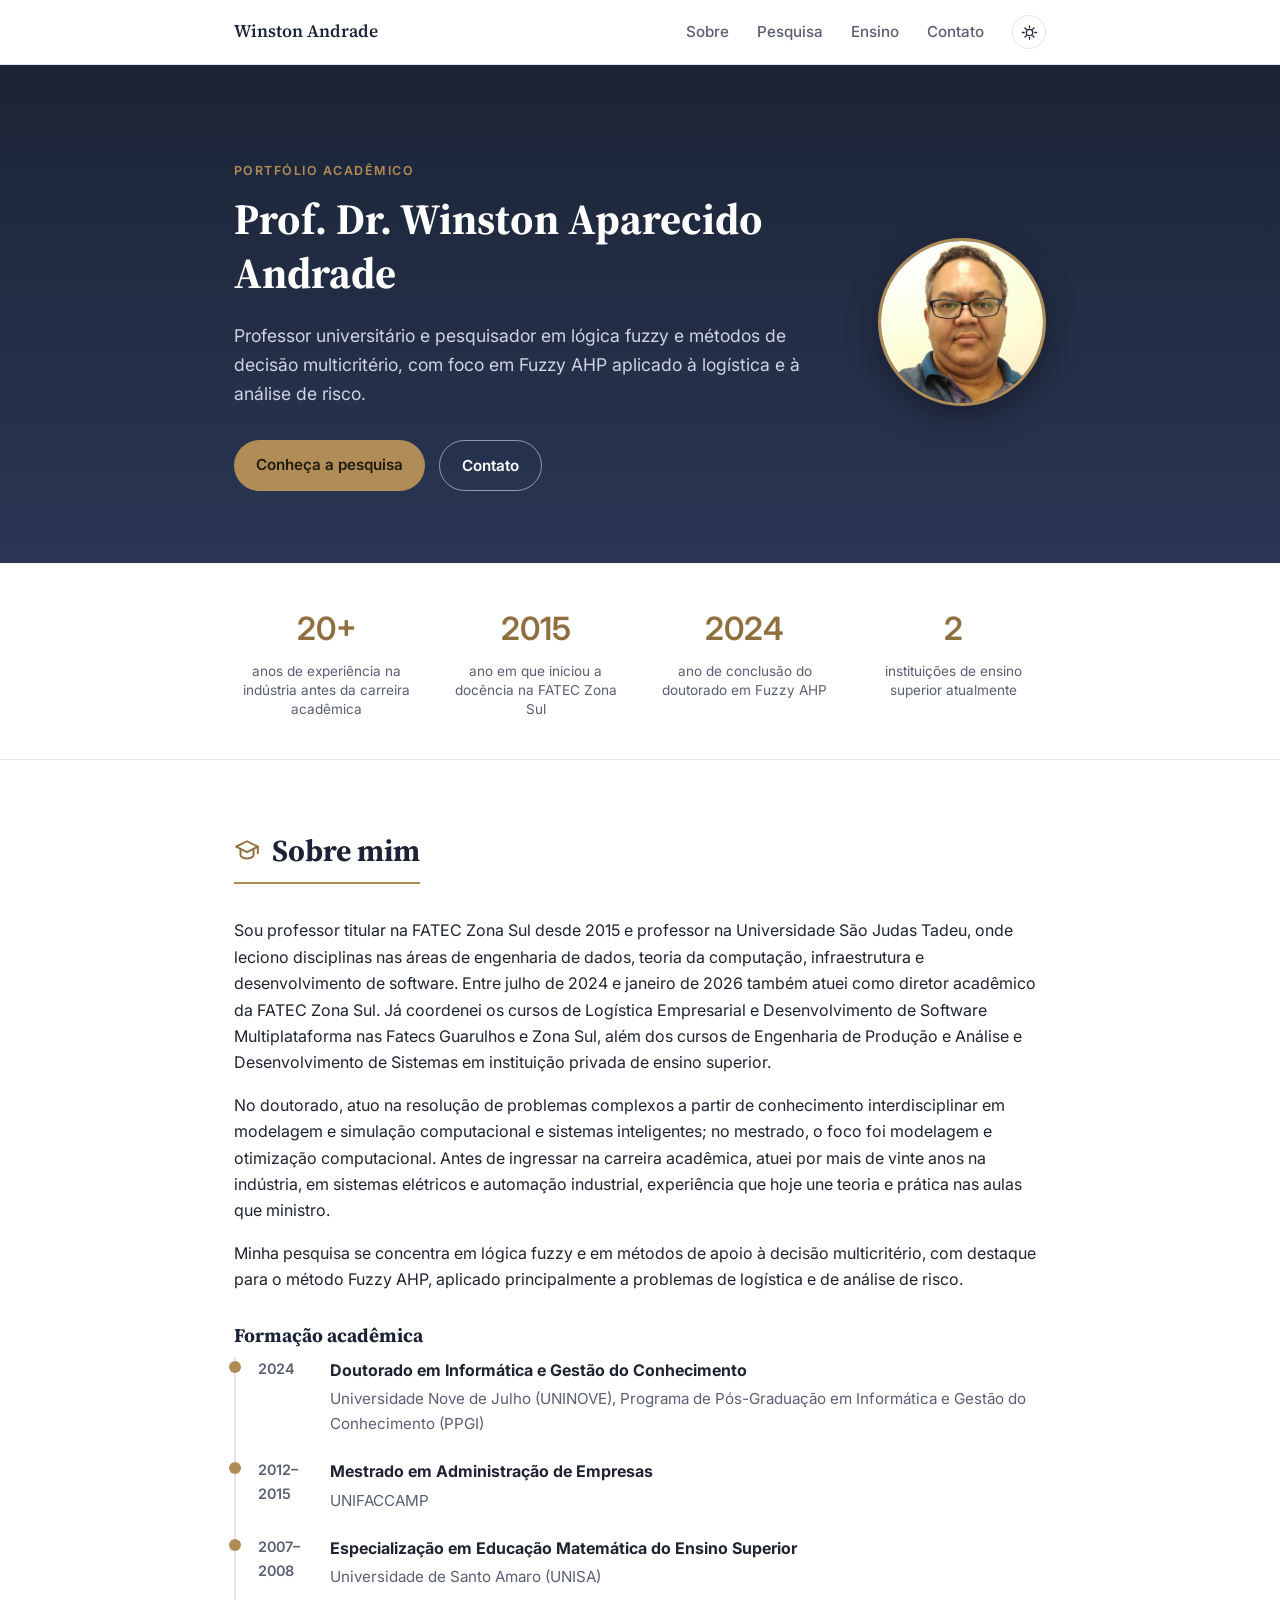
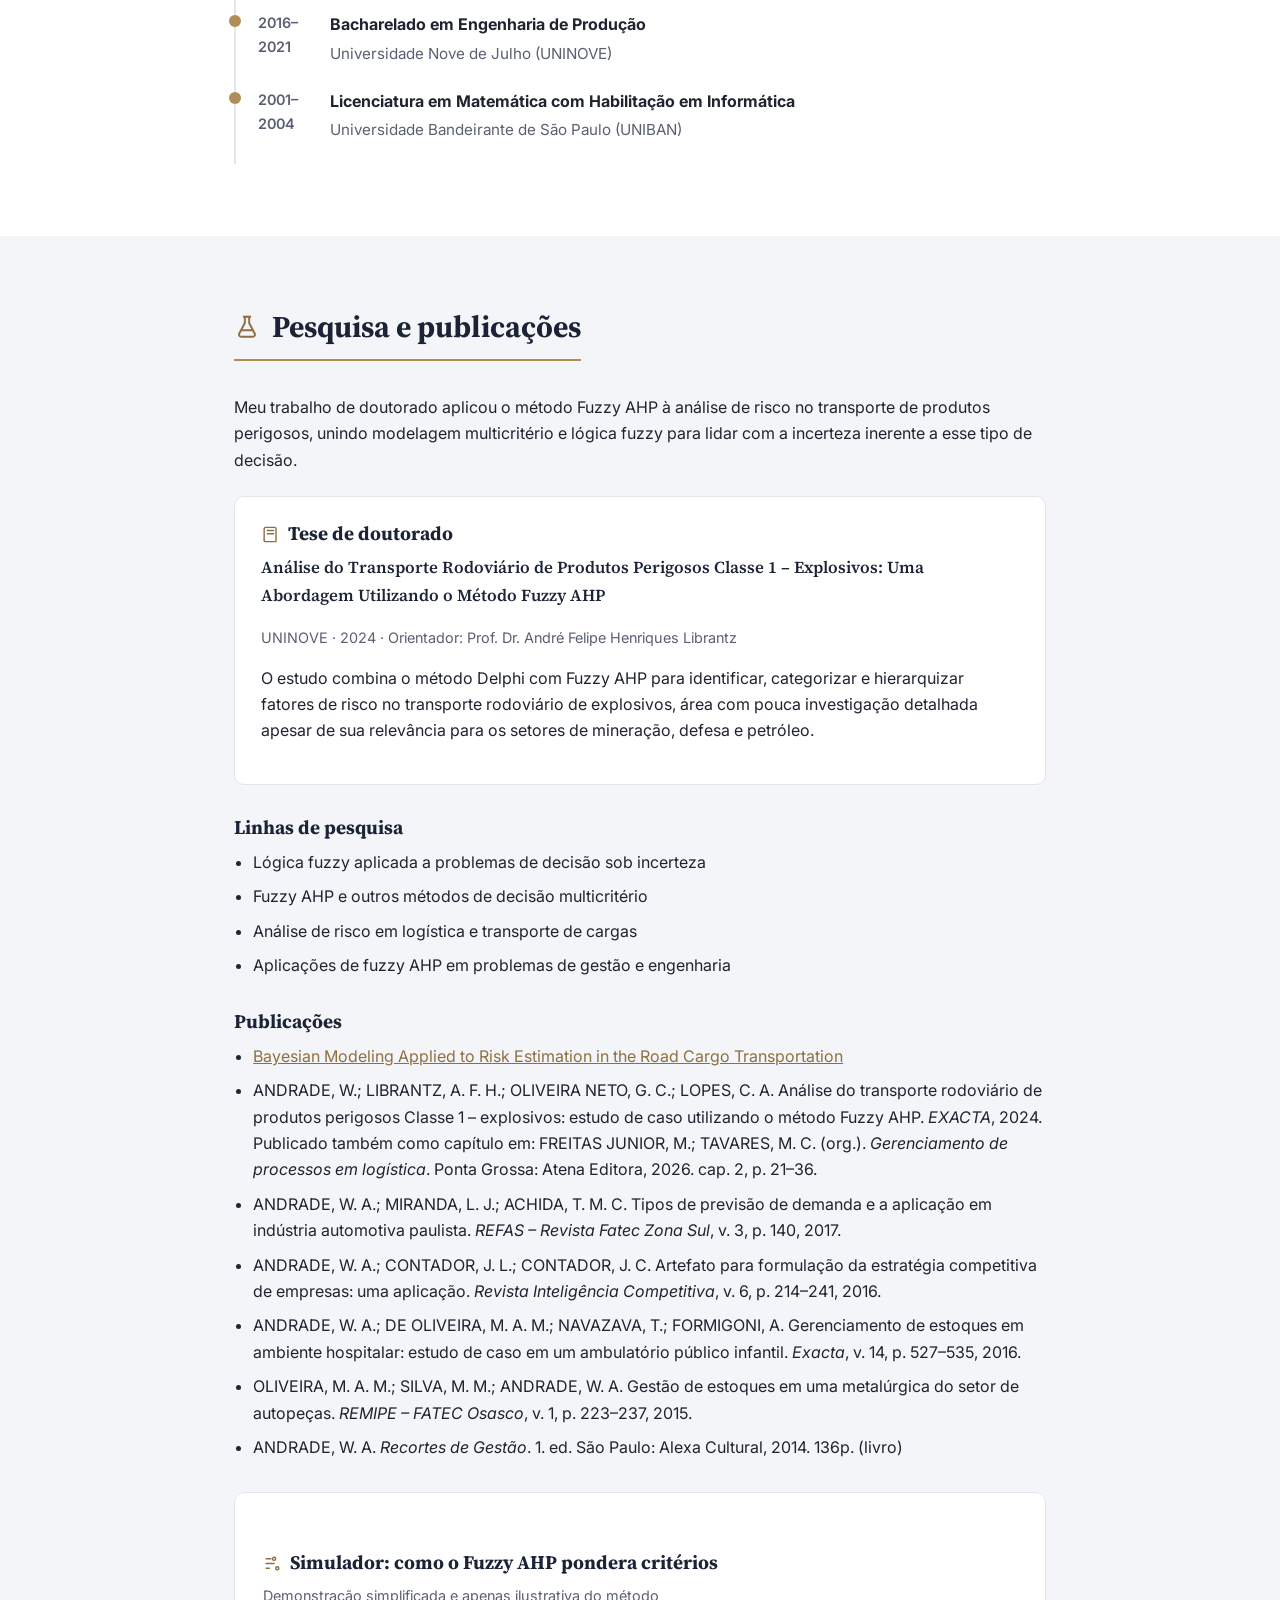
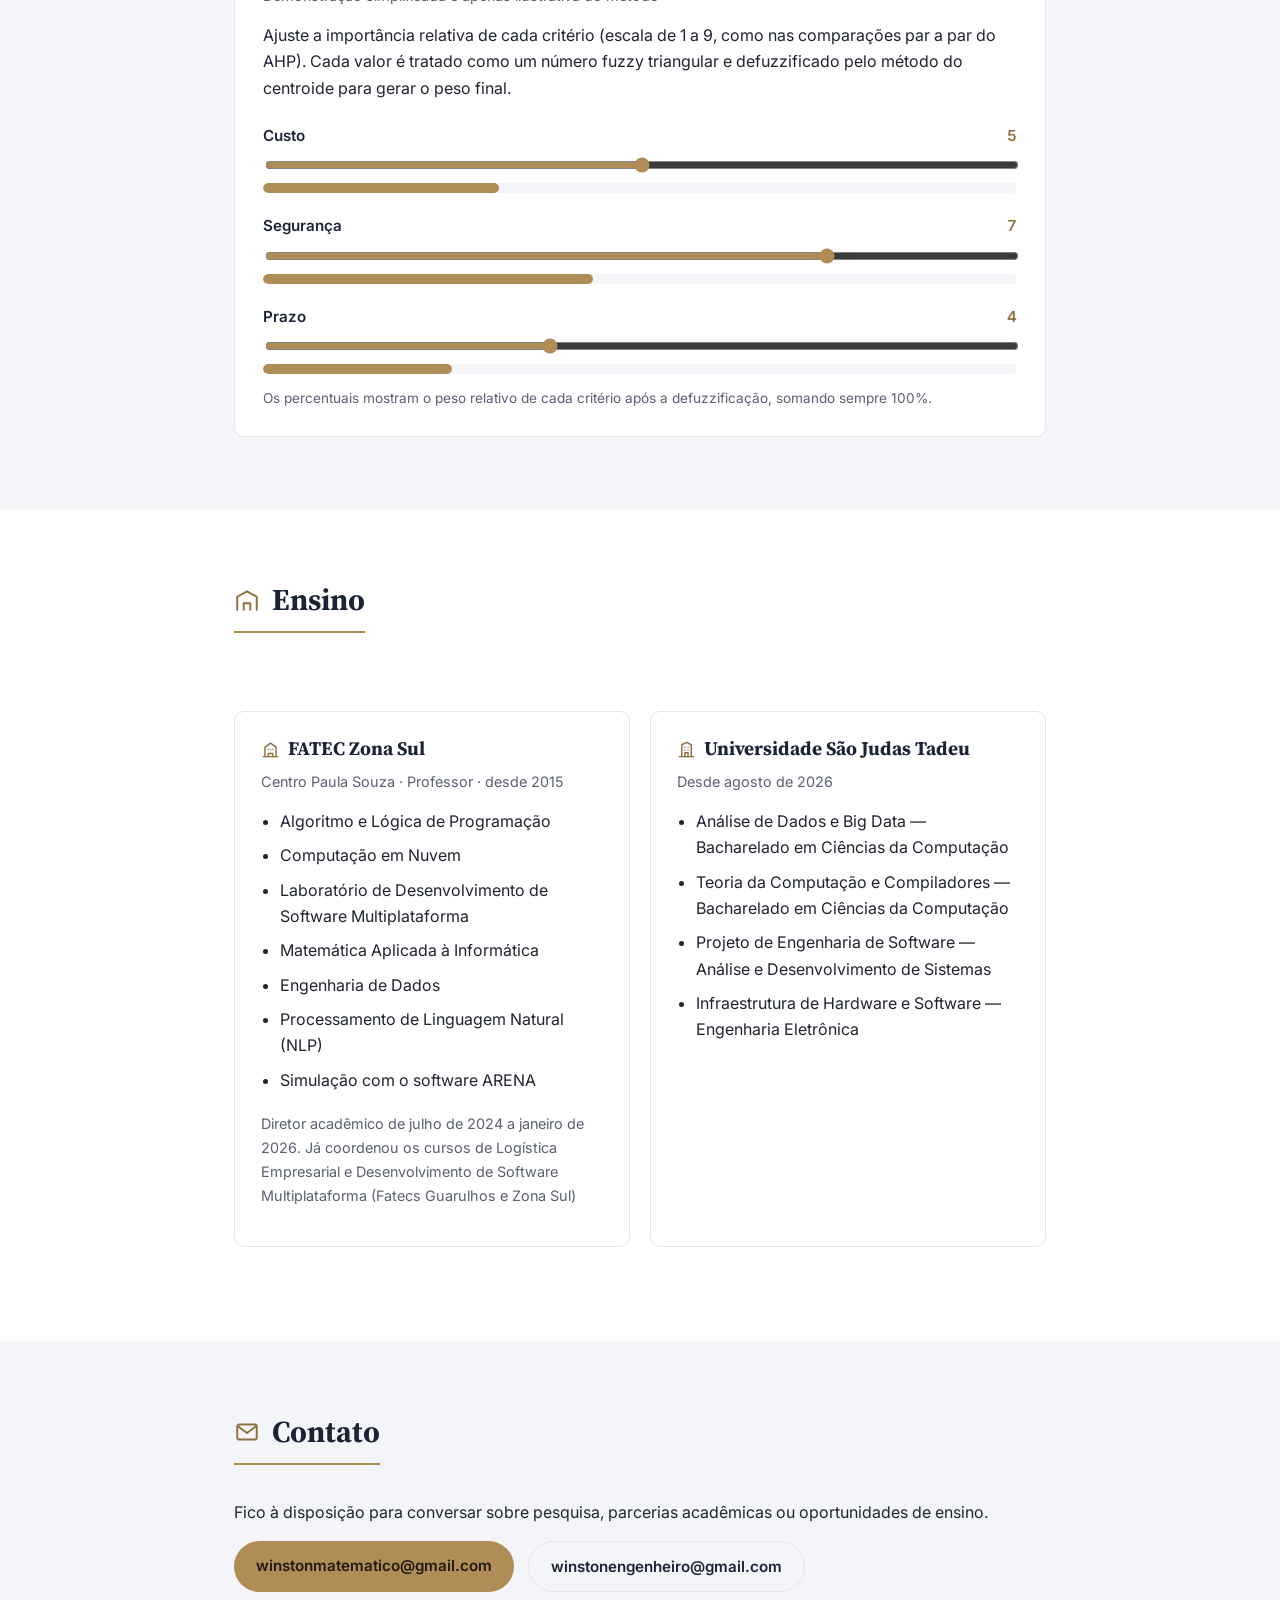
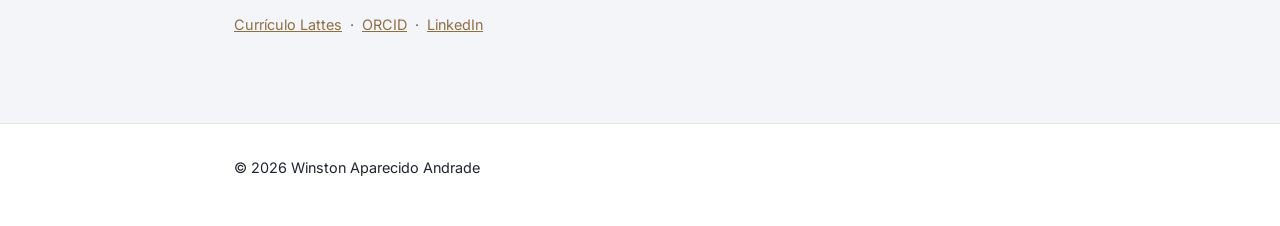
==== index.html @ 398150bb "Add files via upload" ====
<!DOCTYPE html>
<html lang="pt-BR">
<head>
<meta charset="UTF-8">
<meta name="viewport" content="width=device-width, initial-scale=1.0">
<title>Winston Aparecido Andrade | Professor e Pesquisador</title>
<meta name="description" content="Portfólio acadêmico de Winston Aparecido Andrade, professor universitário e pesquisador em lógica fuzzy e métodos de decisão multicritério (Fuzzy AHP).">
<link rel="preconnect" href="https://fonts.googleapis.com">
<link rel="preconnect" href="https://fonts.gstatic.com" crossorigin>
<link href="https://fonts.googleapis.com/css2?family=Source+Serif+4:wght@500;600;700&family=Inter:wght@400;500;600&display=swap" rel="stylesheet">
<link rel="stylesheet" href="estilo.css">
</head>
<body>

<header class="site-header">
  <div class="wrap header-inner">
    <a href="#topo" class="brand">Winston Andrade</a>
    <button class="nav-toggle" id="navToggle" aria-label="Abrir menu" aria-expanded="false">
      <span></span><span></span><span></span>
    </button>
    <nav class="site-nav" id="siteNav">
      <a href="#sobre">Sobre</a>
      <a href="#pesquisa">Pesquisa</a>
      <a href="#ensino">Ensino</a>
      <a href="#contato">Contato</a>
      <button class="theme-toggle" id="themeToggle" aria-label="Alternar tema claro/escuro" title="Alternar tema">
        <svg class="icon-sun" viewBox="0 0 24 24" fill="none" stroke="currentColor" stroke-width="1.8" stroke-linecap="round"><circle cx="12" cy="12" r="4.5"/><path d="M12 2.5v2.5M12 19v2.5M4.5 12H2M22 12h-2.5M5.6 5.6l1.8 1.8M16.6 16.6l1.8 1.8M18.4 5.6l-1.8 1.8M7.4 16.6l-1.8 1.8"/></svg>
        <svg class="icon-moon" viewBox="0 0 24 24" fill="none" stroke="currentColor" stroke-width="1.8" stroke-linecap="round" stroke-linejoin="round"><path d="M20 14.5A8.5 8.5 0 1 1 9.5 4a6.8 6.8 0 0 0 10.5 10.5Z"/></svg>
      </button>
    </nav>
  </div>
</header>

<main>

  <section id="topo" class="hero">
    <div class="wrap hero-inner">
      <div class="hero-text">
        <p class="eyebrow">Portfólio acadêmico</p>
        <h1>Prof. Dr. Winston Aparecido Andrade</h1>
        <p class="hero-sub">Professor universitário e pesquisador em lógica fuzzy e métodos de decisão multicritério, com foco em Fuzzy AHP aplicado à logística e à análise de risco.</p>
        <div class="hero-actions">
          <a href="#pesquisa" class="btn btn-primary">Conheça a pesquisa</a>
          <a href="#contato" class="btn btn-outline">Contato</a>
        </div>
      </div>
      <div class="hero-photo">
        <img src="foto-winston.jpg" alt="Foto de Winston Aparecido Andrade" width="220" height="220">
      </div>
    </div>
  </section>

  <section class="stats reveal">
    <div class="wrap stats-grid">
      <div class="stat-tile">
        <span class="stat-value">20+</span>
        <span class="stat-label">anos de experiência na indústria antes da carreira acadêmica</span>
      </div>
      <div class="stat-tile">
        <span class="stat-value">2015</span>
        <span class="stat-label">ano em que iniciou a docência na FATEC Zona Sul</span>
      </div>
      <div class="stat-tile">
        <span class="stat-value">2024</span>
        <span class="stat-label">ano de conclusão do doutorado em Fuzzy AHP</span>
      </div>
      <div class="stat-tile">
        <span class="stat-value">2</span>
        <span class="stat-label">instituições de ensino superior atualmente</span>
      </div>
    </div>
  </section>

  <section id="sobre" class="section">
    <div class="wrap">
      <h2><svg class="h-icon" viewBox="0 0 24 24" fill="none" stroke="currentColor" stroke-width="1.8" stroke-linecap="round" stroke-linejoin="round"><path d="M12 3 2 8l10 5 10-5-10-5Z"/><path d="M6 10.5V16c0 1.1 2.7 3 6 3s6-1.9 6-3v-5.5"/><path d="M22 8v6"/></svg> Sobre mim</h2>
      <p class="reveal">
        Sou professor titular na FATEC Zona Sul desde 2015 e professor na Universidade São Judas Tadeu, onde leciono
        disciplinas nas áreas de engenharia de dados, teoria da computação, infraestrutura e desenvolvimento de
        software. Entre julho de 2024 e janeiro de 2026 também atuei como diretor acadêmico da FATEC Zona Sul.
        Já coordenei os cursos de Logística Empresarial e Desenvolvimento de Software Multiplataforma nas Fatecs
        Guarulhos e Zona Sul, além dos cursos de Engenharia de Produção e Análise e Desenvolvimento de Sistemas em
        instituição privada de ensino superior.
      </p>
      <p class="reveal">
        No doutorado, atuo na resolução de problemas complexos a partir de conhecimento interdisciplinar em
        modelagem e simulação computacional e sistemas inteligentes; no mestrado, o foco foi modelagem e otimização
        computacional. Antes de ingressar na carreira acadêmica, atuei por mais de vinte anos na indústria, em
        sistemas elétricos e automação industrial, experiência que hoje une teoria e prática nas aulas que ministro.
      </p>
      <p class="reveal">
        Minha pesquisa se concentra em lógica fuzzy e em métodos de apoio à decisão multicritério, com destaque para o
        método Fuzzy AHP, aplicado principalmente a problemas de logística e de análise de risco.
      </p>

      <h3>Formação acadêmica</h3>
      <ul class="timeline">
        <li class="reveal">
          <span class="timeline-year">2024</span>
          <div>
            <strong>Doutorado em Informática e Gestão do Conhecimento</strong>
            <p>Universidade Nove de Julho (UNINOVE), Programa de Pós-Graduação em Informática e Gestão do Conhecimento (PPGI)</p>
          </div>
        </li>
        <li class="reveal">
          <span class="timeline-year">2012–2015</span>
          <div>
            <strong>Mestrado em Administração de Empresas</strong>
            <p>UNIFACCAMP</p>
          </div>
        </li>
        <li class="reveal">
          <span class="timeline-year">2007–2008</span>
          <div>
            <strong>Especialização em Educação Matemática do Ensino Superior</strong>
            <p>Universidade de Santo Amaro (UNISA)</p>
          </div>
        </li>
        <li class="reveal">
          <span class="timeline-year">2016–2021</span>
          <div>
            <strong>Bacharelado em Engenharia de Produção</strong>
            <p>Universidade Nove de Julho (UNINOVE)</p>
          </div>
        </li>
        <li class="reveal">
          <span class="timeline-year">2001–2004</span>
          <div>
            <strong>Licenciatura em Matemática com Habilitação em Informática</strong>
            <p>Universidade Bandeirante de São Paulo (UNIBAN)</p>
          </div>
        </li>
      </ul>
    </div>
  </section>

  <section id="pesquisa" class="section section-alt">
    <div class="wrap">
      <h2><svg class="h-icon" viewBox="0 0 24 24" fill="none" stroke="currentColor" stroke-width="1.8" stroke-linecap="round" stroke-linejoin="round"><path d="M9 2.5h6"/><path d="M10 2.5v5.8L4.8 18.2A2 2 0 0 0 6.6 21h10.8a2 2 0 0 0 1.8-2.8L14 8.3V2.5"/><path d="M7.5 15h9"/></svg> Pesquisa e publicações</h2>
      <p class="reveal">
        Meu trabalho de doutorado aplicou o método Fuzzy AHP à análise de risco no transporte de produtos perigosos,
        unindo modelagem multicritério e lógica fuzzy para lidar com a incerteza inerente a esse tipo de decisão.
      </p>

      <div class="card reveal">
        <h3><svg class="c-icon" viewBox="0 0 24 24" fill="none" stroke="currentColor" stroke-width="1.8" stroke-linecap="round" stroke-linejoin="round"><path d="M4 19.5V5a2 2 0 0 1 2-2h11a2 2 0 0 1 2 2v14.5"/><path d="M4 19.5A1.5 1.5 0 0 0 5.5 21H19"/><path d="M8 7h8M8 11h8"/></svg> Tese de doutorado</h3>
        <p class="card-title">
          Análise do Transporte Rodoviário de Produtos Perigosos Classe 1 – Explosivos:
          Uma Abordagem Utilizando o Método Fuzzy AHP
        </p>
        <p class="card-meta">UNINOVE · 2024 · Orientador: Prof. Dr. André Felipe Henriques Librantz</p>
        <p>
          O estudo combina o método Delphi com Fuzzy AHP para identificar, categorizar e hierarquizar fatores de risco
          no transporte rodoviário de explosivos, área com pouca investigação detalhada apesar de sua relevância para
          os setores de mineração, defesa e petróleo.
        </p>
      </div>

      <h3>Linhas de pesquisa</h3>
      <ul class="topic-list">
        <li>Lógica fuzzy aplicada a problemas de decisão sob incerteza</li>
        <li>Fuzzy AHP e outros métodos de decisão multicritério</li>
        <li>Análise de risco em logística e transporte de cargas</li>
        <li>Aplicações de fuzzy AHP em problemas de gestão e engenharia</li>
      </ul>

      <h3>Publicações</h3>
      <ul class="topic-list">
        <li><a href="artigo-navus.pdf" target="_blank" rel="noopener">Bayesian Modeling Applied to Risk Estimation in the Road Cargo Transportation</a></li>
        <li>ANDRADE, W.; LIBRANTZ, A. F. H.; OLIVEIRA NETO, G. C.; LOPES, C. A. Análise do transporte rodoviário de produtos perigosos Classe 1 – explosivos: estudo de caso utilizando o método Fuzzy AHP. <em>EXACTA</em>, 2024. Publicado também como capítulo em: FREITAS JUNIOR, M.; TAVARES, M. C. (org.). <em>Gerenciamento de processos em logística</em>. Ponta Grossa: Atena Editora, 2026. cap. 2, p. 21–36.</li>
        <li>ANDRADE, W. A.; MIRANDA, L. J.; ACHIDA, T. M. C. Tipos de previsão de demanda e a aplicação em indústria automotiva paulista. <em>REFAS – Revista Fatec Zona Sul</em>, v. 3, p. 140, 2017.</li>
        <li>ANDRADE, W. A.; CONTADOR, J. L.; CONTADOR, J. C. Artefato para formulação da estratégia competitiva de empresas: uma aplicação. <em>Revista Inteligência Competitiva</em>, v. 6, p. 214–241, 2016.</li>
        <li>ANDRADE, W. A.; DE OLIVEIRA, M. A. M.; NAVAZAVA, T.; FORMIGONI, A. Gerenciamento de estoques em ambiente hospitalar: estudo de caso em um ambulatório público infantil. <em>Exacta</em>, v. 14, p. 527–535, 2016.</li>
        <li>OLIVEIRA, M. A. M.; SILVA, M. M.; ANDRADE, W. A. Gestão de estoques em uma metalúrgica do setor de autopeças. <em>REMIPE – FATEC Osasco</em>, v. 1, p. 223–237, 2015.</li>
        <li>ANDRADE, W. A. <em>Recortes de Gestão</em>. 1. ed. São Paulo: Alexa Cultural, 2014. 136p. (livro)</li>
      </ul>

      <div class="demo-card reveal">
        <h3>
          <svg class="c-icon" viewBox="0 0 24 24" fill="none" stroke="currentColor" stroke-width="1.8" stroke-linecap="round" stroke-linejoin="round"><path d="M4 6h6M4 12h10M4 18h4"/><circle cx="14" cy="6" r="2"/><circle cx="18" cy="18" r="2"/></svg>
          Simulador: como o Fuzzy AHP pondera critérios
        </h3>
        <p class="card-meta">Demonstração simplificada e apenas ilustrativa do método</p>
        <p>
          Ajuste a importância relativa de cada critério (escala de 1 a 9, como nas comparações par a par do AHP).
          Cada valor é tratado como um número fuzzy triangular e defuzzificado pelo método do centroide para gerar o peso final.
        </p>

        <div class="fuzzy-demo" id="fuzzyDemo">
          <div class="fuzzy-row" data-crit="Custo">
            <div class="fuzzy-row-head">
              <label for="critCusto">Custo</label>
              <span class="fuzzy-value" id="valCusto">5</span>
            </div>
            <input type="range" min="1" max="9" value="5" id="critCusto" class="fuzzy-slider">
            <div class="fuzzy-bar-track"><div class="fuzzy-bar" id="barCusto"></div></div>
          </div>
          <div class="fuzzy-row" data-crit="Segurança">
            <div class="fuzzy-row-head">
              <label for="critSeguranca">Segurança</label>
              <span class="fuzzy-value" id="valSeguranca">7</span>
            </div>
            <input type="range" min="1" max="9" value="7" id="critSeguranca" class="fuzzy-slider">
            <div class="fuzzy-bar-track"><div class="fuzzy-bar" id="barSeguranca"></div></div>
          </div>
          <div class="fuzzy-row" data-crit="Prazo">
            <div class="fuzzy-row-head">
              <label for="critPrazo">Prazo</label>
              <span class="fuzzy-value" id="valPrazo">4</span>
            </div>
            <input type="range" min="1" max="9" value="4" id="critPrazo" class="fuzzy-slider">
            <div class="fuzzy-bar-track"><div class="fuzzy-bar" id="barPrazo"></div></div>
          </div>
        </div>
        <p class="fuzzy-note">Os percentuais mostram o peso relativo de cada critério após a defuzzificação, somando sempre 100%.</p>
      </div>
    </div>
  </section>

  <section id="ensino" class="section">
    <div class="wrap">
      <h2><svg class="h-icon" viewBox="0 0 24 24" fill="none" stroke="currentColor" stroke-width="1.8" stroke-linecap="round" stroke-linejoin="round"><path d="M3 21V9l9-5 9 5v12"/><path d="M9 21v-6h6v6"/></svg> Ensino</h2>

      <div class="teaching-grid">
        <div class="card reveal">
          <h3><svg class="c-icon" viewBox="0 0 24 24" fill="none" stroke="currentColor" stroke-width="1.8" stroke-linecap="round" stroke-linejoin="round"><path d="M3 21h18"/><path d="M5 21V9l7-5 7 5v12"/><path d="M9 21v-4h6v4"/><path d="M9 12h.01M12 12h.01M15 12h.01"/></svg> FATEC Zona Sul</h3>
          <p class="card-meta">Centro Paula Souza · Professor · desde 2015</p>
          <ul class="topic-list">
            <li>Algoritmo e Lógica de Programação</li>
            <li>Computação em Nuvem</li>
            <li>Laboratório de Desenvolvimento de Software Multiplataforma</li>
            <li>Matemática Aplicada à Informática</li>
            <li>Engenharia de Dados</li>
            <li>Processamento de Linguagem Natural (NLP)</li>
            <li>Simulação com o software ARENA</li>
          </ul>
          <p class="card-meta">
            Diretor acadêmico de julho de 2024 a janeiro de 2026. Já coordenou os cursos de Logística Empresarial
            e Desenvolvimento de Software Multiplataforma (Fatecs Guarulhos e Zona Sul)
          </p>
        </div>
        <div class="card reveal">
          <h3><svg class="c-icon" viewBox="0 0 24 24" fill="none" stroke="currentColor" stroke-width="1.8" stroke-linecap="round" stroke-linejoin="round"><path d="M3 21h18"/><path d="M6 21V6l6-3 6 3v15"/><path d="M10 21v-5h4v5"/><path d="M10 9h.01M14 9h.01M10 13h.01M14 13h.01"/></svg> Universidade São Judas Tadeu</h3>
          <p class="card-meta">Desde agosto de 2026</p>
          <ul class="topic-list">
            <li>Análise de Dados e Big Data — Bacharelado em Ciências da Computação</li>
            <li>Teoria da Computação e Compiladores — Bacharelado em Ciências da Computação</li>
            <li>Projeto de Engenharia de Software — Análise e Desenvolvimento de Sistemas</li>
            <li>Infraestrutura de Hardware e Software — Engenharia Eletrônica</li>
          </ul>
        </div>
      </div>
    </div>
  </section>

  <section id="contato" class="section section-alt">
    <div class="wrap">
      <h2><svg class="h-icon" viewBox="0 0 24 24" fill="none" stroke="currentColor" stroke-width="1.8" stroke-linecap="round" stroke-linejoin="round"><rect x="3" y="5" width="18" height="14" rx="2"/><path d="m4 7 8 6 8-6"/></svg> Contato</h2>
      <p class="reveal">Fico à disposição para conversar sobre pesquisa, parcerias acadêmicas ou oportunidades de ensino.</p>
      <div class="reveal" style="display:flex; gap:14px; flex-wrap:wrap;">
        <a class="btn btn-primary" href="mailto:winstonmatematico@gmail.com">winstonmatematico@gmail.com</a>
        <a class="btn btn-outline" style="color:var(--heading); border-color:var(--line);" href="mailto:winstonengenheiro@gmail.com">winstonengenheiro@gmail.com</a>
      </div>
      <p class="card-meta reveal" style="margin-top:1.4em;">
        <a href="http://lattes.cnpq.br/4585071894386581" target="_blank" rel="noopener">Currículo Lattes</a>
        &nbsp;·&nbsp;
        <a href="https://orcid.org/0000-0002-9166-4974" target="_blank" rel="noopener">ORCID</a>
        &nbsp;·&nbsp;
        <a href="https://www.linkedin.com/in/winston-andrade-80a458404" target="_blank" rel="noopener">LinkedIn</a>
      </p>
    </div>
  </section>

</main>

<footer class="site-footer">
  <div class="wrap">
    <p>&copy; <span id="year"></span> Winston Aparecido Andrade</p>
  </div>
</footer>

<script src="script.js"></script>
</body>
</html>
---- estilo.css ----
:root {
  --navy: #1b2436;
  --navy-soft: #2a3654;
  --ink: #1f2430;
  --paper: #ffffff;
  --paper-alt: #f4f5f8;
  --line: #e3e5eb;
  --accent: #b08d57;
  --accent-dark: #8f6f3f;
  --muted: #5a6072;
  --radius: 10px;
  --serif: "Source Serif 4", Georgia, "Times New Roman", serif;
  --sans: "Inter", -apple-system, BlinkMacSystemFont, "Segoe UI", Roboto, Helvetica, Arial, sans-serif;
  --card-bg: #ffffff;
  --heading: var(--navy);
  color-scheme: light;
}

:root[data-theme="dark"] {
  --navy: #0f1420;
  --navy-soft: #1a2338;
  --ink: #e7e9f0;
  --paper: #12161f;
  --paper-alt: #171c28;
  --line: #2a3040;
  --accent: #d1ab74;
  --accent-dark: #e9c78f;
  --muted: #9aa1b5;
  --card-bg: #171c28;
  --heading: #f2efe8;
  color-scheme: dark;
}

* { box-sizing: border-box; }

html { scroll-behavior: smooth; }

body {
  margin: 0;
  font-family: var(--sans);
  color: var(--ink);
  background: var(--paper);
  line-height: 1.65;
  -webkit-font-smoothing: antialiased;
  transition: background-color 0.25s ease, color 0.25s ease;
}

@media (prefers-reduced-motion: reduce) {
  html { scroll-behavior: auto; }
  * { transition: none !important; animation: none !important; }
}

.wrap {
  max-width: 860px;
  margin: 0 auto;
  padding: 0 24px;
}

h1, h2, h3 {
  font-family: var(--serif);
  color: var(--heading);
  line-height: 1.25;
  margin: 0 0 0.5em;
}

h2 {
  font-size: 1.9rem;
  margin-top: 0;
  margin-bottom: 1.1em;
  padding-bottom: 0.4em;
  border-bottom: 2px solid var(--accent);
  display: inline-flex;
  align-items: center;
  gap: 12px;
}

.h-icon {
  width: 26px;
  height: 26px;
  flex: 0 0 auto;
  color: var(--accent-dark);
}

.c-icon {
  width: 19px;
  height: 19px;
  flex: 0 0 auto;
  color: var(--accent-dark);
  vertical-align: -4px;
  margin-right: 4px;
}

h3 {
  font-size: 1.2rem;
  margin-top: 1.6em;
}

p { margin: 0 0 1em; color: var(--ink); }

a { color: var(--accent-dark); }

/* Header */

.site-header {
  position: sticky;
  top: 0;
  z-index: 20;
  background: rgba(255, 255, 255, 0.92);
  backdrop-filter: saturate(180%) blur(8px);
  border-bottom: 1px solid var(--line);
}

:root[data-theme="dark"] .site-header {
  background: rgba(18, 22, 31, 0.86);
}

.header-inner {
  display: flex;
  align-items: center;
  justify-content: space-between;
  height: 64px;
}

.brand {
  font-family: var(--serif);
  font-weight: 600;
  font-size: 1.1rem;
  color: var(--heading);
  text-decoration: none;
}

.site-nav {
  display: flex;
  align-items: center;
  gap: 28px;
}

.site-nav a {
  color: var(--muted);
  text-decoration: none;
  font-size: 0.95rem;
  font-weight: 500;
}

.site-nav a:hover { color: var(--heading); }

.theme-toggle {
  display: inline-flex;
  align-items: center;
  justify-content: center;
  width: 34px;
  height: 34px;
  border-radius: 50%;
  border: 1px solid var(--line);
  background: transparent;
  color: var(--heading);
  cursor: pointer;
  padding: 0;
}

.theme-toggle:hover { border-color: var(--accent); color: var(--accent-dark); }

.theme-toggle svg { width: 17px; height: 17px; }

.theme-toggle .icon-moon { display: none; }

:root[data-theme="dark"] .theme-toggle .icon-sun { display: none; }
:root[data-theme="dark"] .theme-toggle .icon-moon { display: block; }

.nav-toggle {
  display: none;
  flex-direction: column;
  justify-content: center;
  gap: 5px;
  width: 32px;
  height: 32px;
  background: none;
  border: none;
  cursor: pointer;
  padding: 0;
}

.nav-toggle span {
  display: block;
  height: 2px;
  background: var(--heading);
  border-radius: 2px;
}

/* Hero */

.hero {
  padding: 96px 0 72px;
  background: linear-gradient(180deg, var(--navy) 0%, var(--navy-soft) 100%);
  color: #eef0f5;
}

.hero-inner {
  display: flex;
  align-items: center;
  justify-content: space-between;
  gap: 48px;
}

.hero-text { flex: 1 1 auto; }

.hero-photo { flex: 0 0 auto; }

.hero-photo img {
  width: 168px;
  height: 168px;
  border-radius: 50%;
  object-fit: cover;
  border: 3px solid var(--accent);
  box-shadow: 0 12px 32px rgba(0, 0, 0, 0.35);
}

@media (max-width: 700px) {
  .hero-inner { flex-direction: column-reverse; text-align: center; gap: 28px; }
  .hero-actions { justify-content: center; }
}

.eyebrow {
  text-transform: uppercase;
  letter-spacing: 0.12em;
  font-size: 0.78rem;
  color: var(--accent);
  font-weight: 600;
  margin-bottom: 0.8em;
}

.hero h1 {
  color: #ffffff;
  font-size: clamp(2rem, 4vw, 2.7rem);
  margin-bottom: 0.5em;
}

.hero-sub {
  font-size: 1.1rem;
  color: #cfd4e2;
  max-width: 620px;
  margin-bottom: 1.8em;
}

.hero-actions {
  display: flex;
  gap: 14px;
  flex-wrap: wrap;
}

.btn {
  display: inline-block;
  padding: 12px 22px;
  border-radius: 999px;
  font-weight: 600;
  font-size: 0.95rem;
  text-decoration: none;
  transition: transform 0.15s ease, opacity 0.15s ease;
}

.btn:hover { transform: translateY(-1px); }

.btn-primary {
  background: var(--accent);
  color: #201a10;
}

.btn-outline {
  background: transparent;
  color: #fff;
  border: 1px solid rgba(255,255,255,0.5);
}

/* Stats */

.stats {
  background: var(--paper);
  border-bottom: 1px solid var(--line);
  padding: 40px 0;
}

.stats-grid {
  display: grid;
  grid-template-columns: repeat(4, 1fr);
  gap: 24px;
  text-align: center;
}

.stat-tile { display: flex; flex-direction: column; gap: 6px; }

.stat-value {
  font-family: var(--sans);
  font-weight: 600;
  font-size: 2rem;
  color: var(--accent-dark);
}

.stat-label {
  font-size: 0.85rem;
  color: var(--muted);
  line-height: 1.4;
}

@media (max-width: 700px) {
  .stats-grid { grid-template-columns: repeat(2, 1fr); }
}

/* Sections */

.section {
  padding: 72px 0;
}

.section-alt {
  background: var(--paper-alt);
}

.timeline {
  list-style: none;
  padding: 0;
  margin: 0;
  border-left: 2px solid var(--line);
}

.timeline li {
  display: flex;
  gap: 20px;
  padding: 0 0 22px 22px;
  position: relative;
}

.timeline li::before {
  content: "";
  position: absolute;
  left: -7px;
  top: 4px;
  width: 12px;
  height: 12px;
  border-radius: 50%;
  background: var(--accent);
}

.timeline-year {
  flex: 0 0 52px;
  font-weight: 600;
  color: var(--muted);
  font-size: 0.9rem;
}

.timeline p { margin: 0.2em 0 0; color: var(--muted); font-size: 0.95rem; }

.card {
  background: var(--card-bg);
  border: 1px solid var(--line);
  border-radius: var(--radius);
  padding: 24px 26px;
  margin: 1.4em 0;
}

.section-alt .card { background: var(--card-bg); }

.card h3 { margin-top: 0; }

.card-title {
  font-family: var(--serif);
  font-weight: 600;
  font-size: 1.05rem;
  color: var(--heading);
}

.card-meta {
  color: var(--muted);
  font-size: 0.9rem;
  margin-bottom: 1em;
}

.topic-list {
  margin: 0.6em 0 1.2em;
  padding-left: 1.2em;
}

.topic-list li {
  margin-bottom: 0.5em;
}

.teaching-grid {
  display: grid;
  grid-template-columns: 1fr 1fr;
  gap: 20px;
  margin-top: 1.4em;
}

@media (max-width: 700px) {
  .teaching-grid { grid-template-columns: 1fr; }

  .site-nav {
    position: absolute;
    top: 64px;
    left: 0;
    right: 0;
    background: var(--paper);
    border-bottom: 1px solid var(--line);
    flex-direction: column;
    align-items: flex-start;
    padding: 10px 24px 18px;
    display: none;
  }

  .site-nav .theme-toggle { margin-top: 6px; }

  .site-nav.open { display: flex; }

  .nav-toggle { display: flex; }
}

/* Scroll reveal */

.reveal {
  opacity: 0;
  transform: translateY(16px);
  transition: opacity 0.6s ease, transform 0.6s ease;
}

.reveal.in-view {
  opacity: 1;
  transform: none;
}

/* Fuzzy AHP demo */

.demo-card {
  background: var(--card-bg);
  border: 1px solid var(--line);
  border-radius: var(--radius);
  padding: 26px 28px;
  margin-top: 2em;
}

.fuzzy-demo {
  display: flex;
  flex-direction: column;
  gap: 20px;
  margin: 1.4em 0 0.6em;
}

.fuzzy-row-head {
  display: flex;
  justify-content: space-between;
  font-weight: 600;
  color: var(--heading);
  margin-bottom: 6px;
  font-size: 0.95rem;
}

.fuzzy-value {
  color: var(--accent-dark);
  font-variant-numeric: tabular-nums;
}

.fuzzy-slider {
  width: 100%;
  accent-color: var(--accent);
  margin-bottom: 10px;
}

.fuzzy-bar-track {
  height: 10px;
  background: var(--paper-alt);
  border-radius: 999px;
  overflow: hidden;
}

.fuzzy-bar {
  height: 100%;
  width: 0%;
  background: var(--accent);
  border-radius: 999px;
  transition: width 0.4s ease;
}

.fuzzy-note {
  font-size: 0.85rem;
  color: var(--muted);
  margin-top: 1em;
  margin-bottom: 0;
}

/* Footer */

.site-footer {
  padding: 32px 0;
  border-top: 1px solid var(--line);
  color: var(--muted);
  font-size: 0.9rem;
}
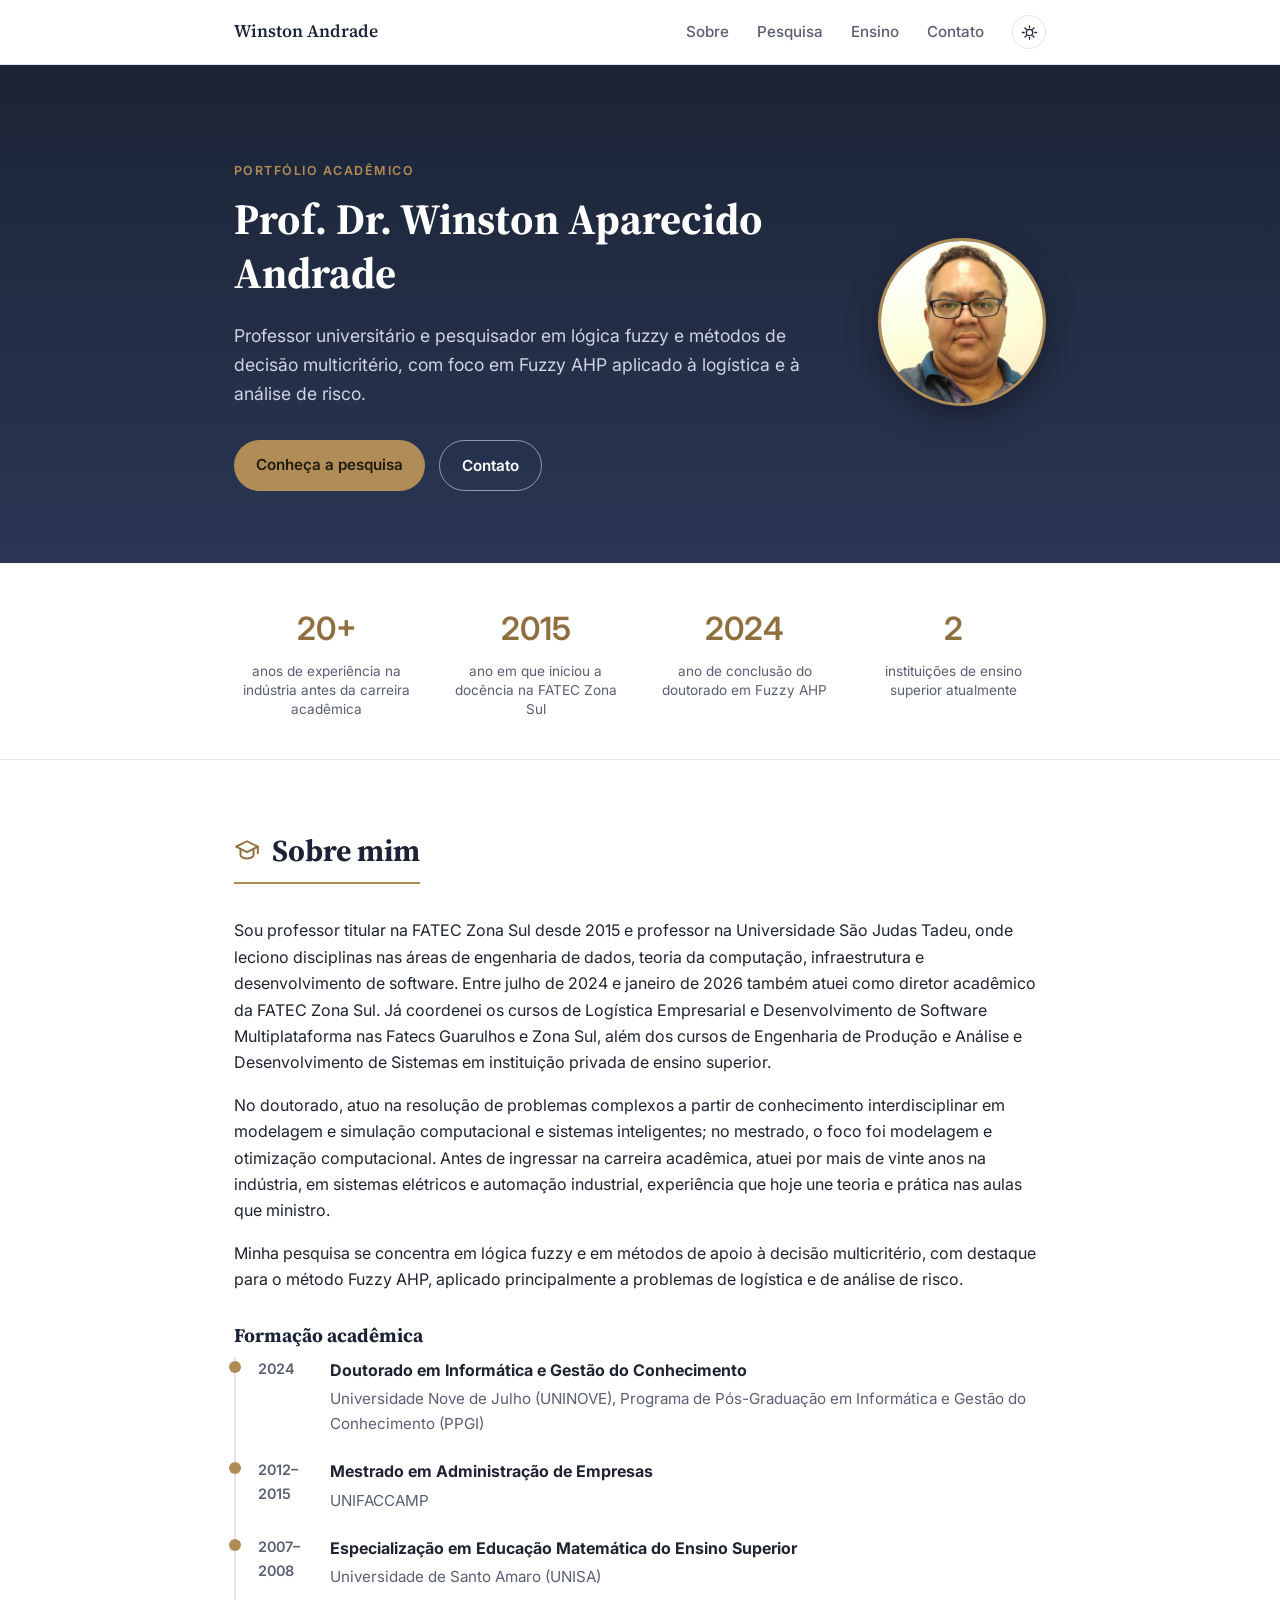
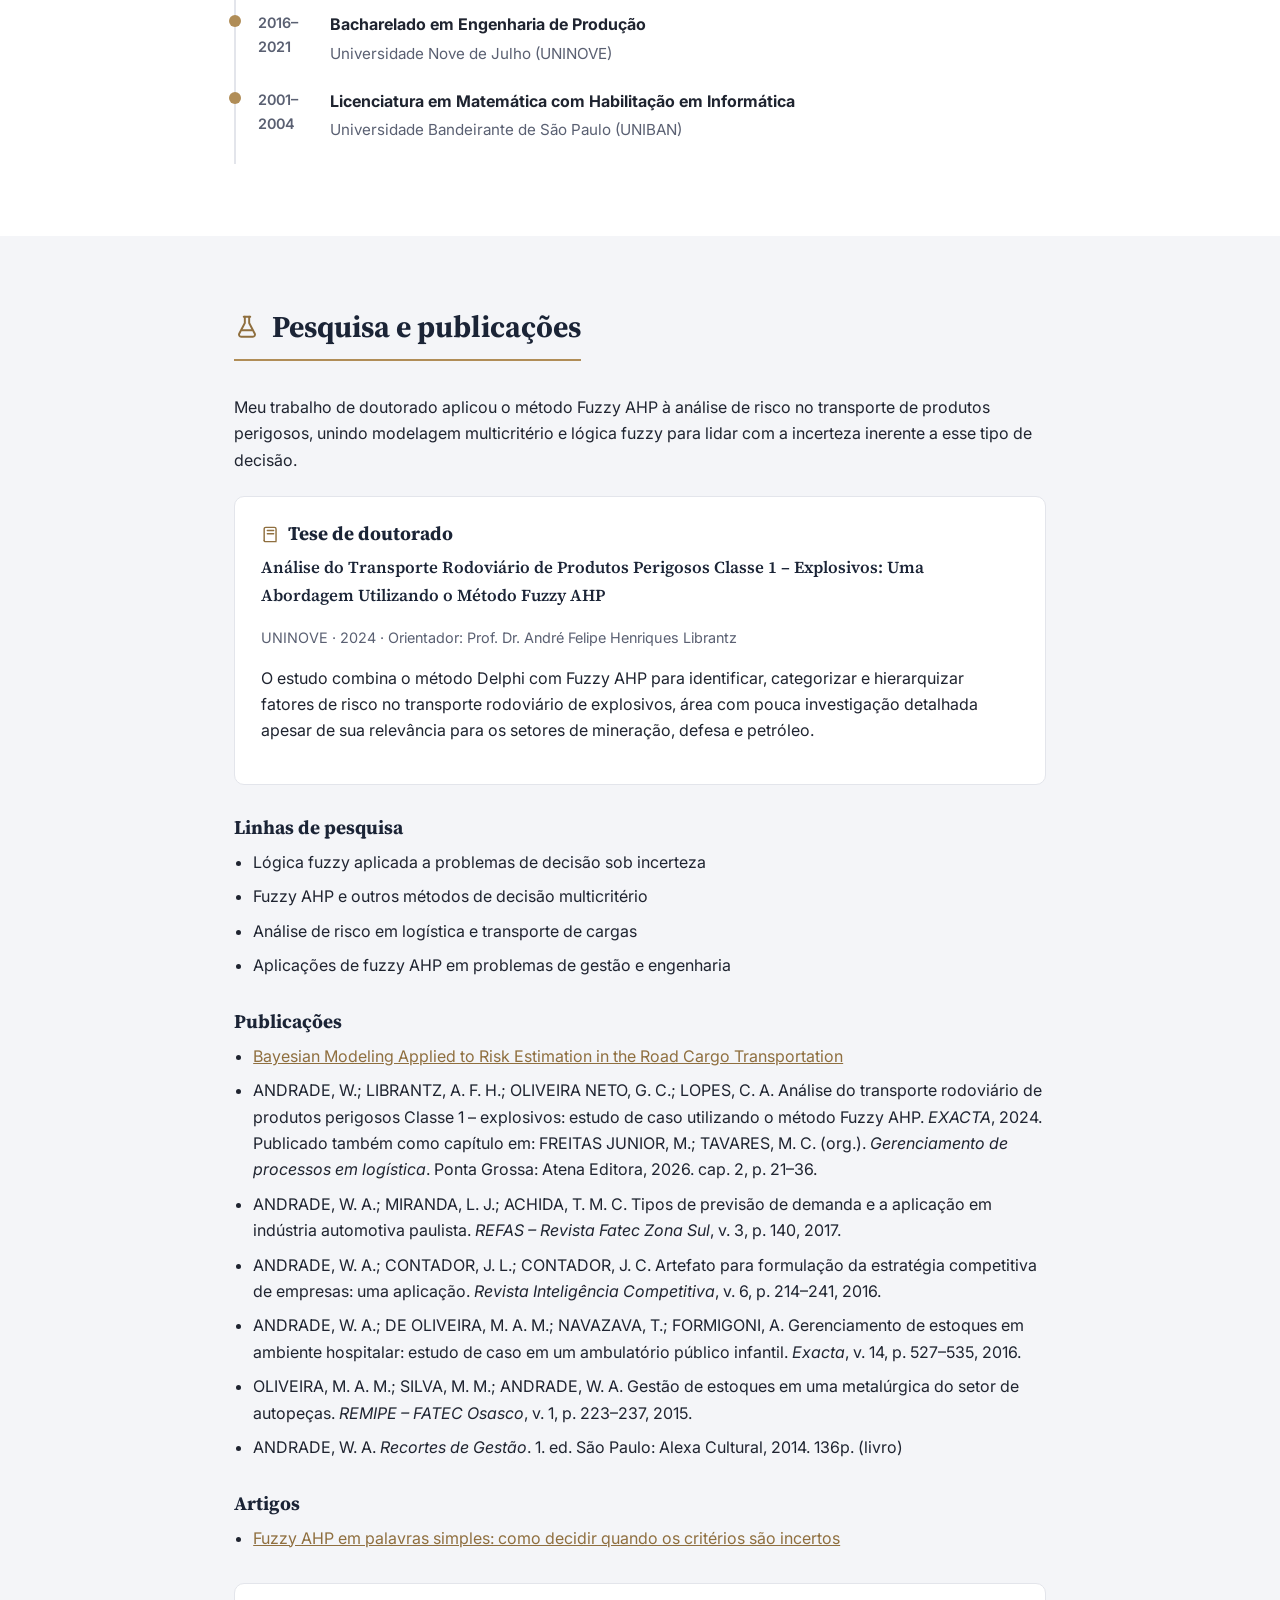
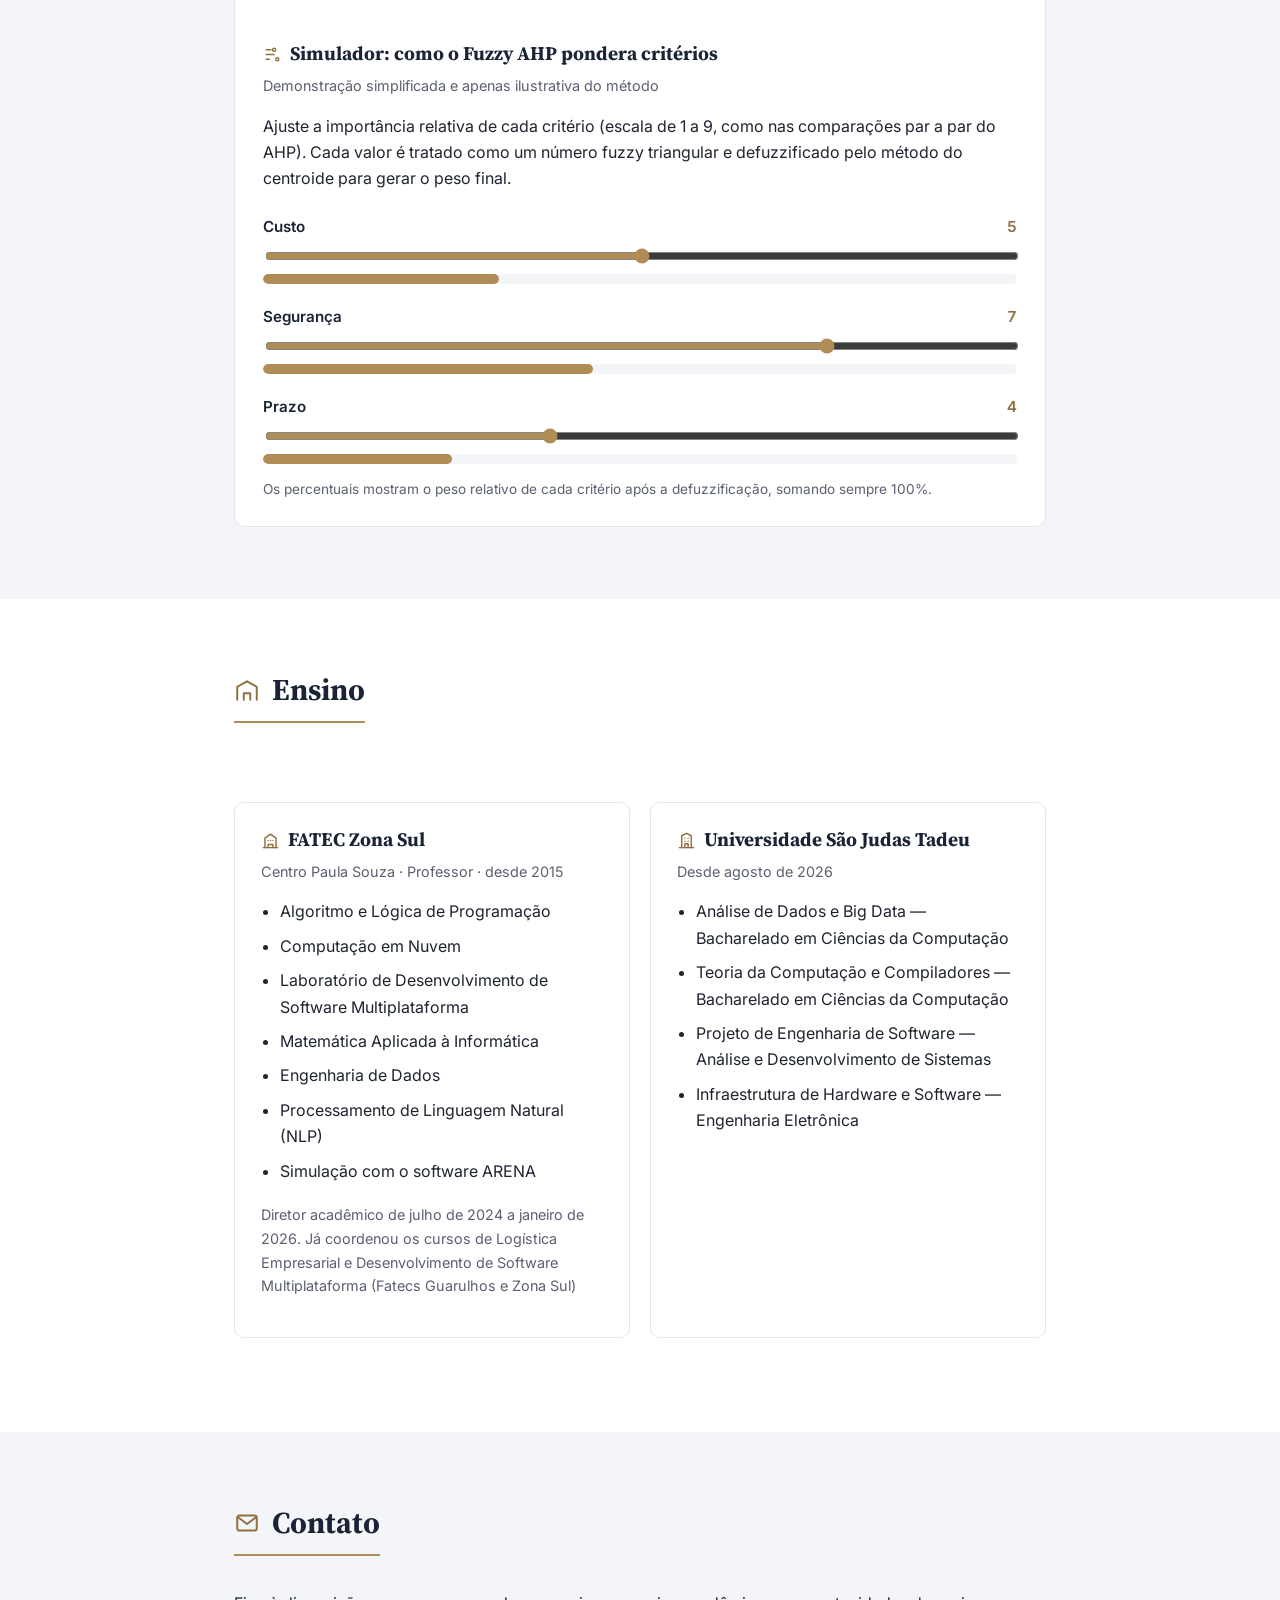
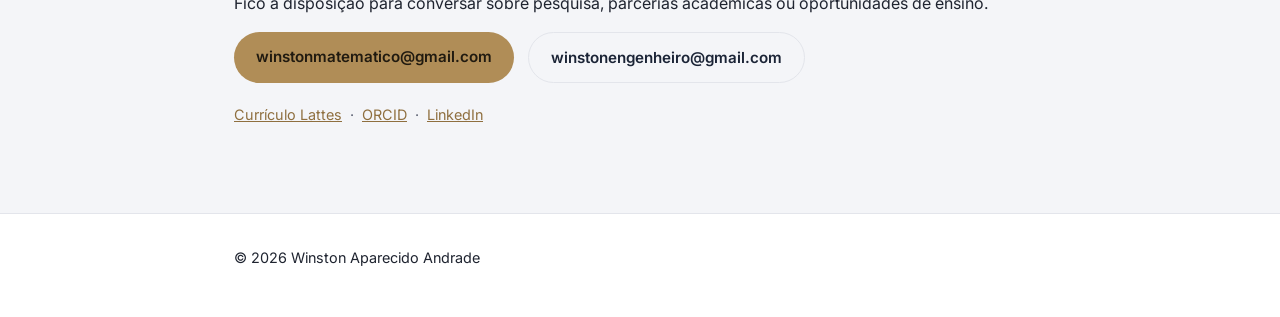
==== commit 0a3d9848: "Update index.html" ====
--- a/index.html
+++ b/index.html
@@ -175,6 +175,11 @@
         <li>ANDRADE, W. A. <em>Recortes de Gestão</em>. 1. ed. São Paulo: Alexa Cultural, 2014. 136p. (livro)</li>
       </ul>
 
+<h3>Artigos</h3>
+<ul class="topic-list">
+<li><a href="artigo-fuzzy-ahp.html">Fuzzy AHP em palavras simples: como decidir quando os critérios são incertos</a></li>
+</ul>
+
       <div class="demo-card reveal">
         <h3>
           <svg class="c-icon" viewBox="0 0 24 24" fill="none" stroke="currentColor" stroke-width="1.8" stroke-linecap="round" stroke-linejoin="round"><path d="M4 6h6M4 12h10M4 18h4"/><circle cx="14" cy="6" r="2"/><circle cx="18" cy="18" r="2"/></svg>
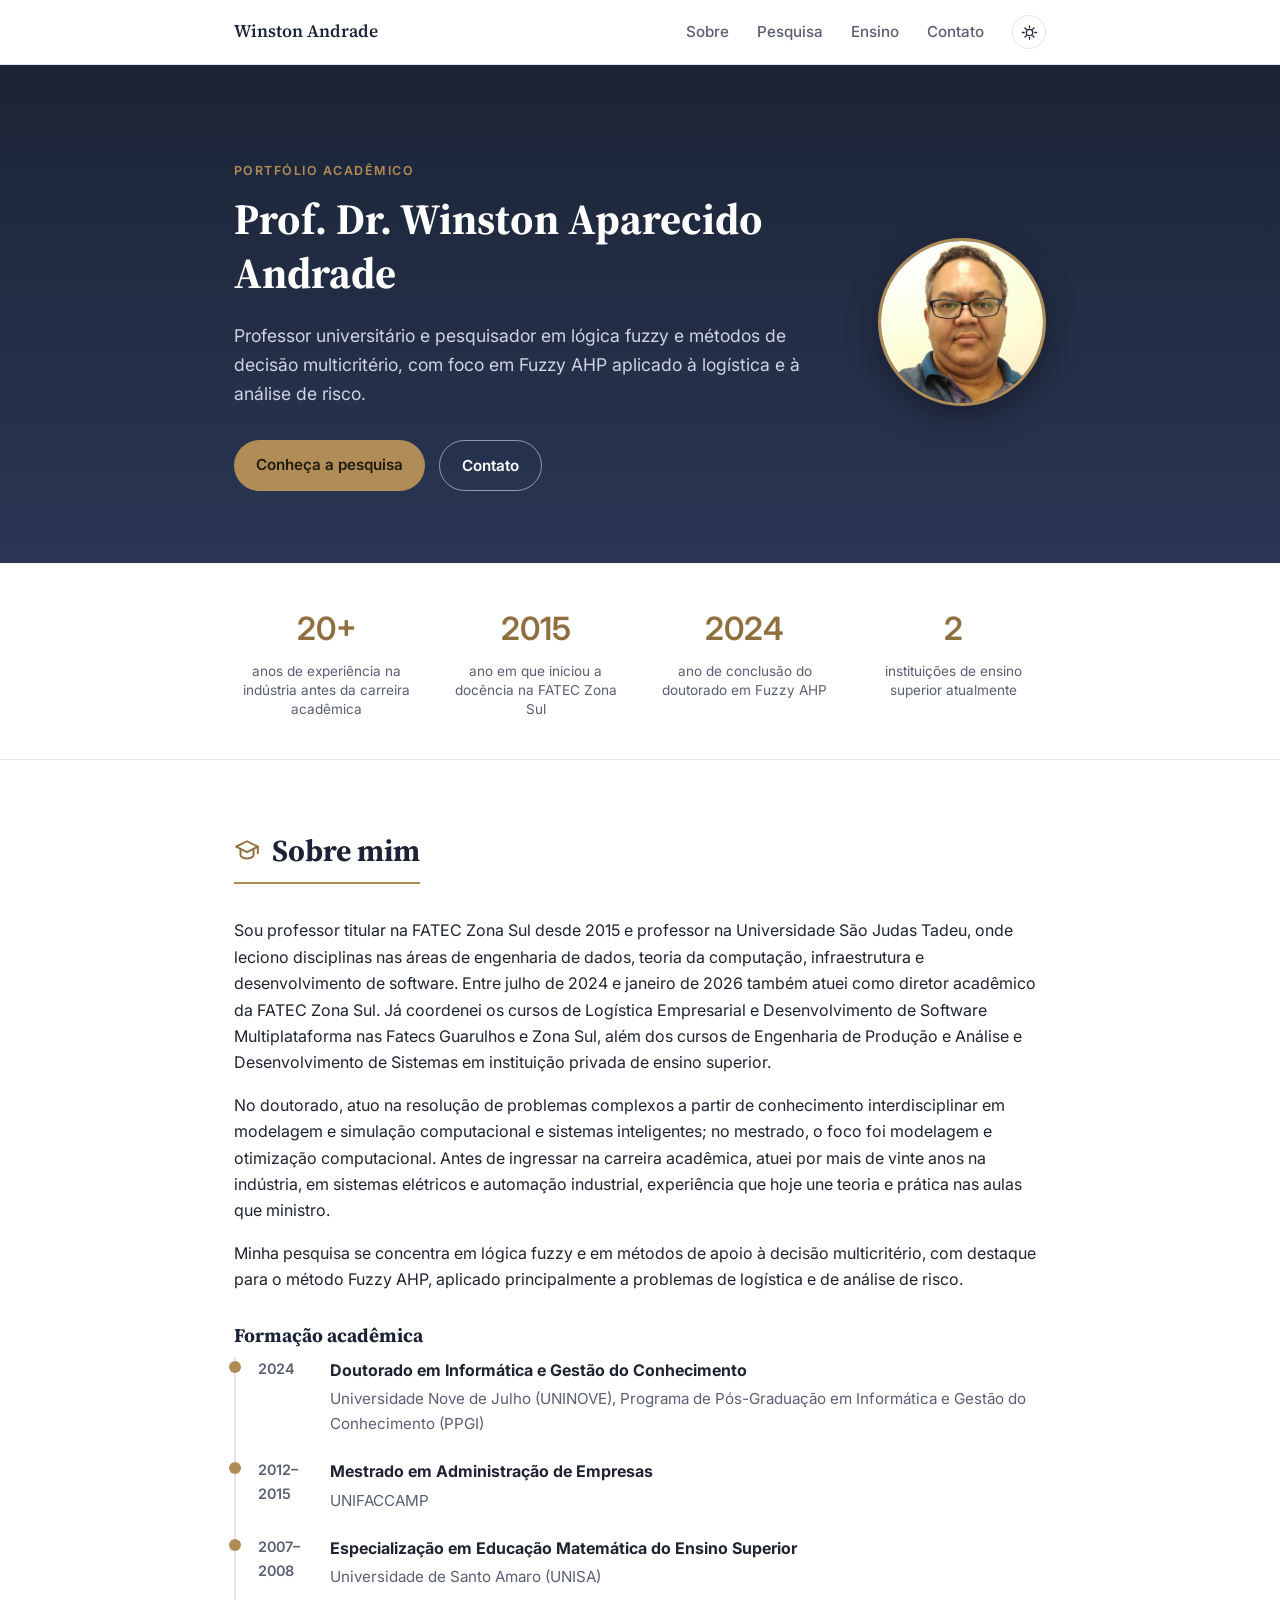
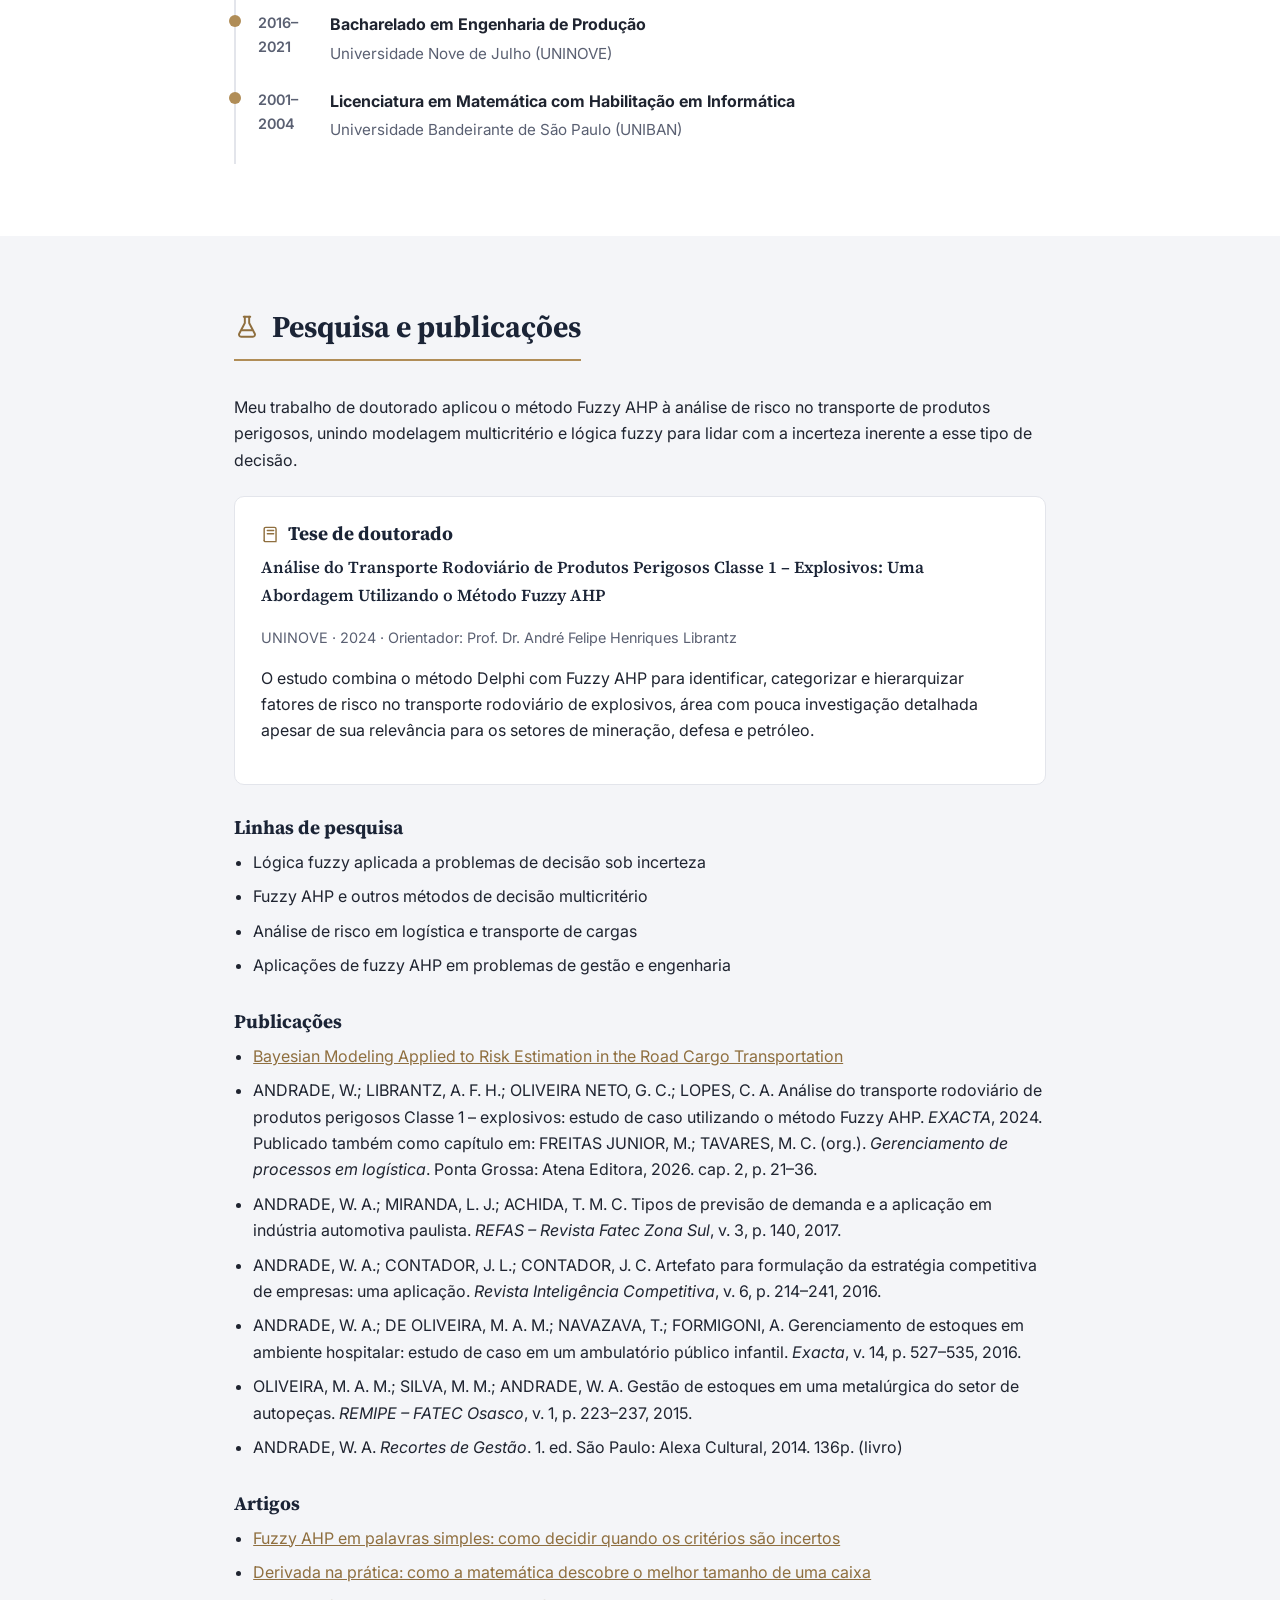
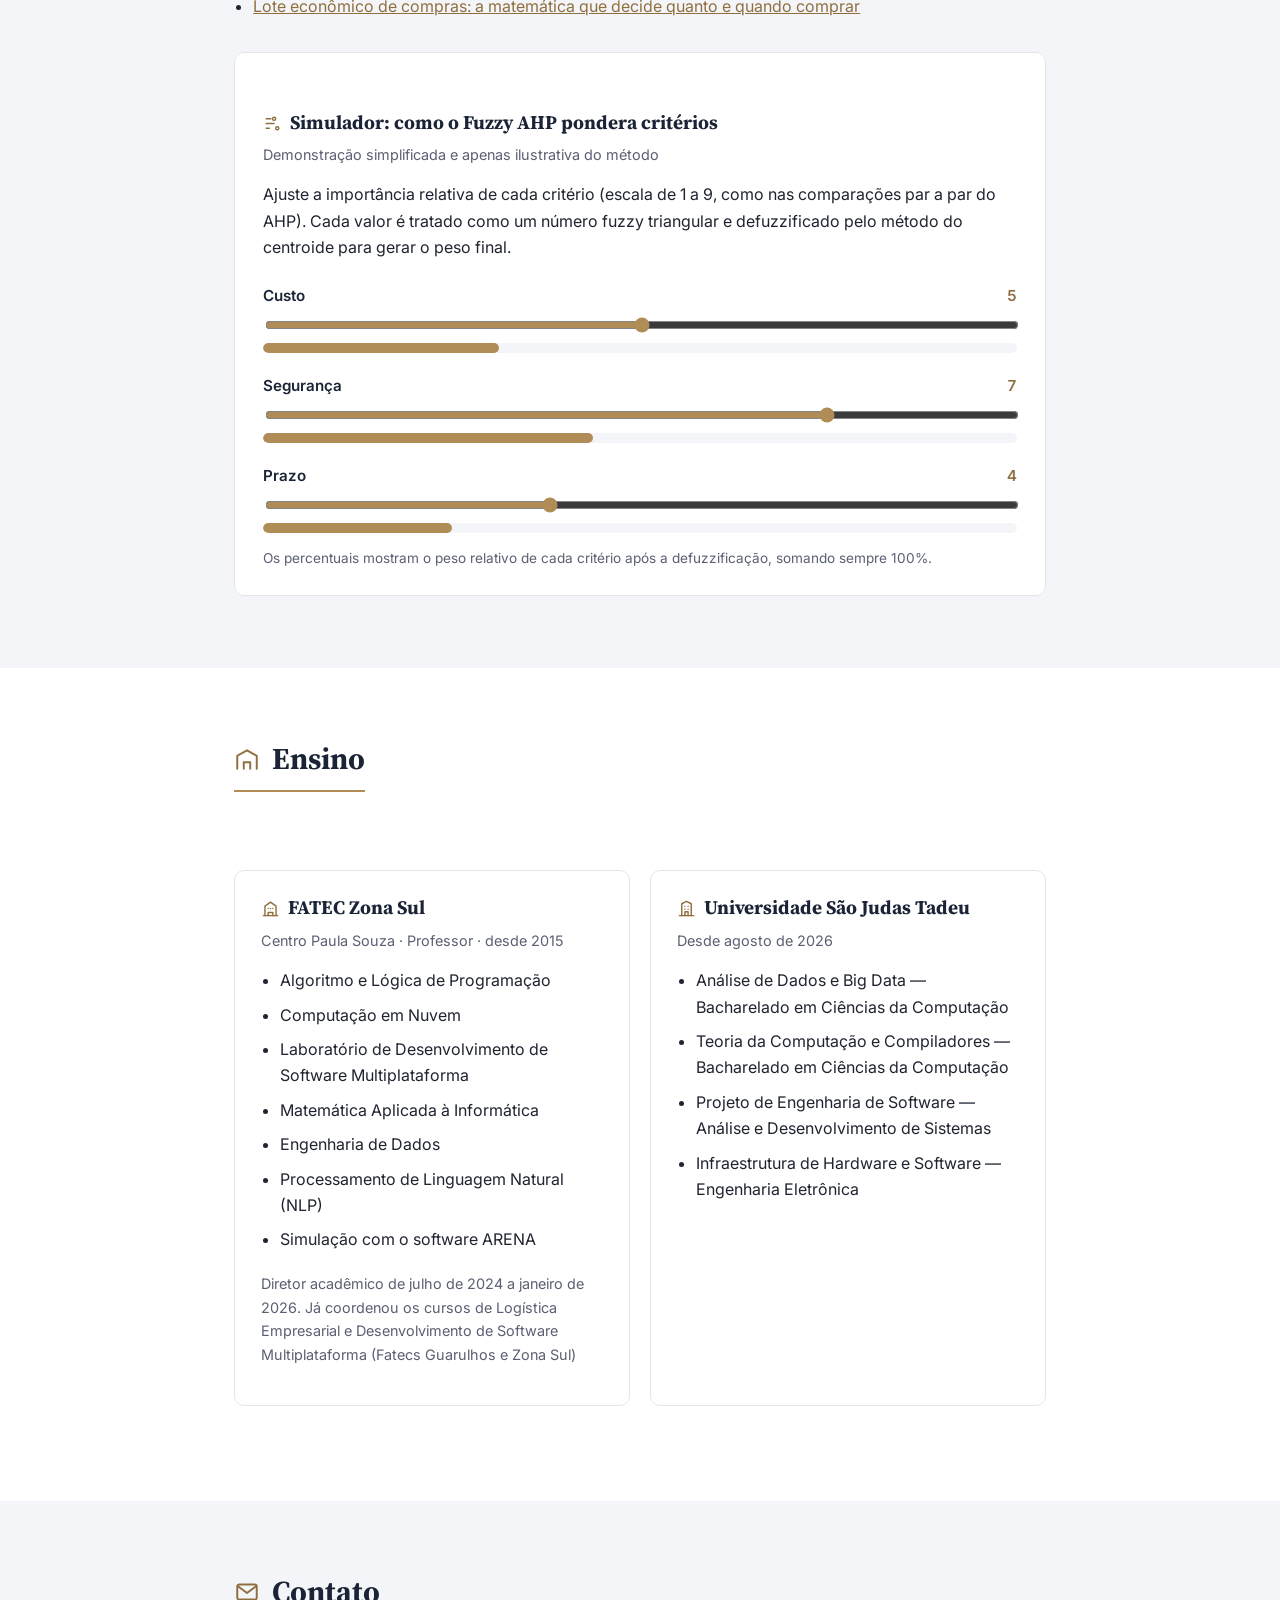
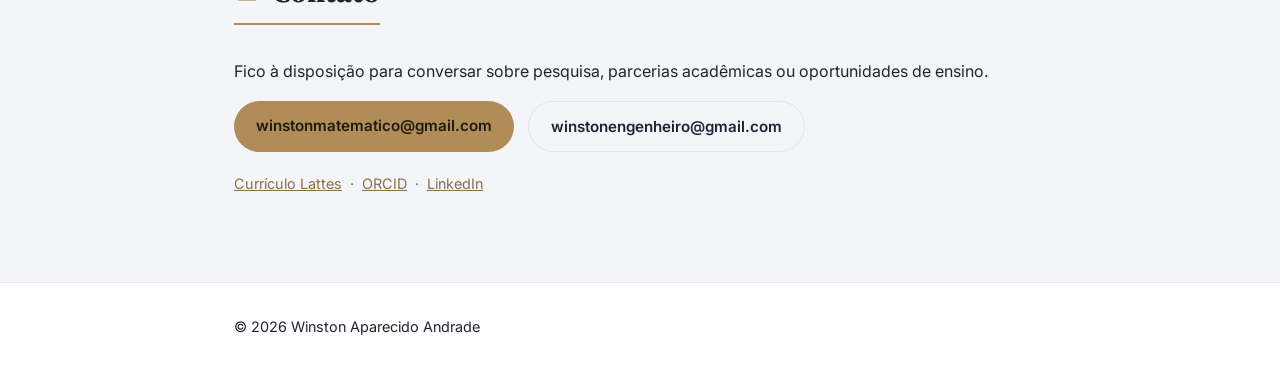
==== commit c8dd240c: "Update index.html" ====
--- a/index.html
+++ b/index.html
@@ -178,6 +178,8 @@
 <h3>Artigos</h3>
 <ul class="topic-list">
 <li><a href="artigo-fuzzy-ahp.html">Fuzzy AHP em palavras simples: como decidir quando os critérios são incertos</a></li>
+<li><a href="artigo-derivada-embalagem.html">Derivada na prática: como a matemática descobre o melhor tamanho de uma caixa</a></li>
+<li><a href="artigo-lote-economico.html">Lote econômico de compras: a matemática que decide quanto e quando comprar</a></li>
 </ul>
 
       <div class="demo-card reveal">
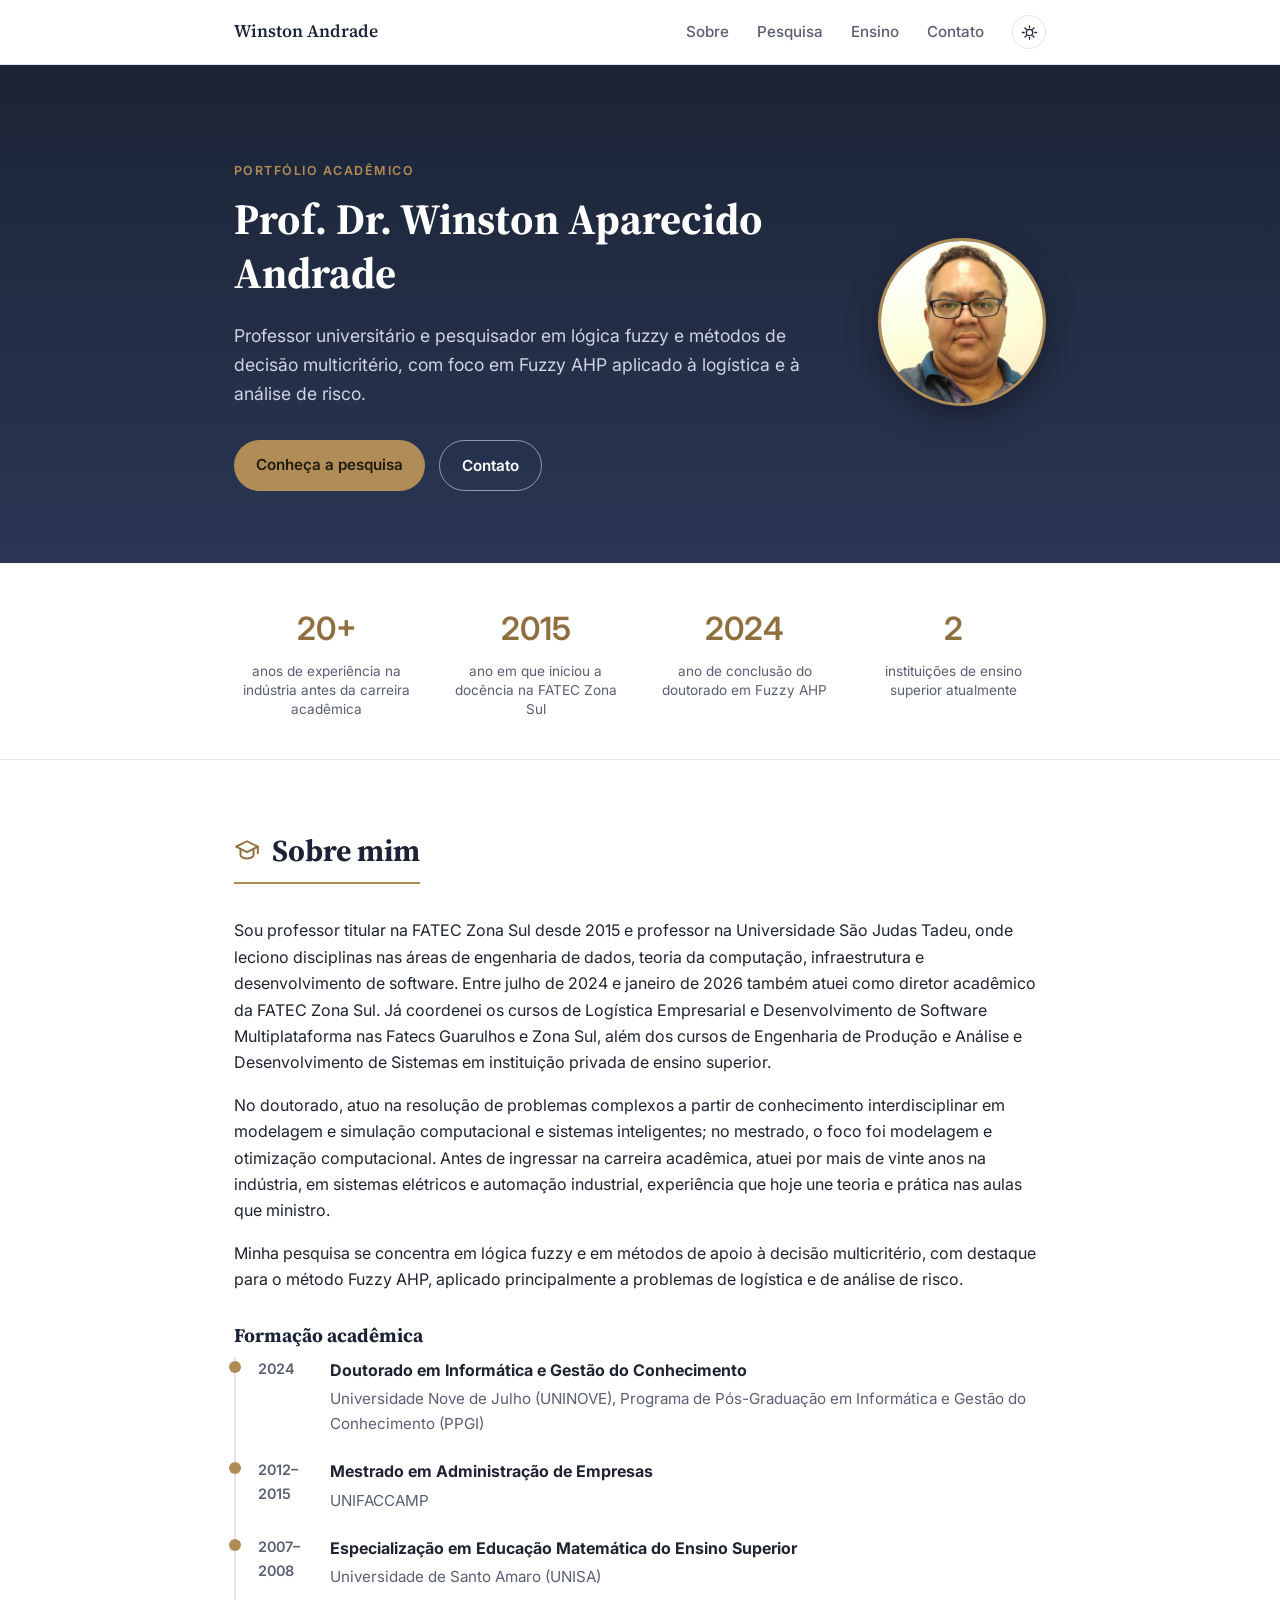
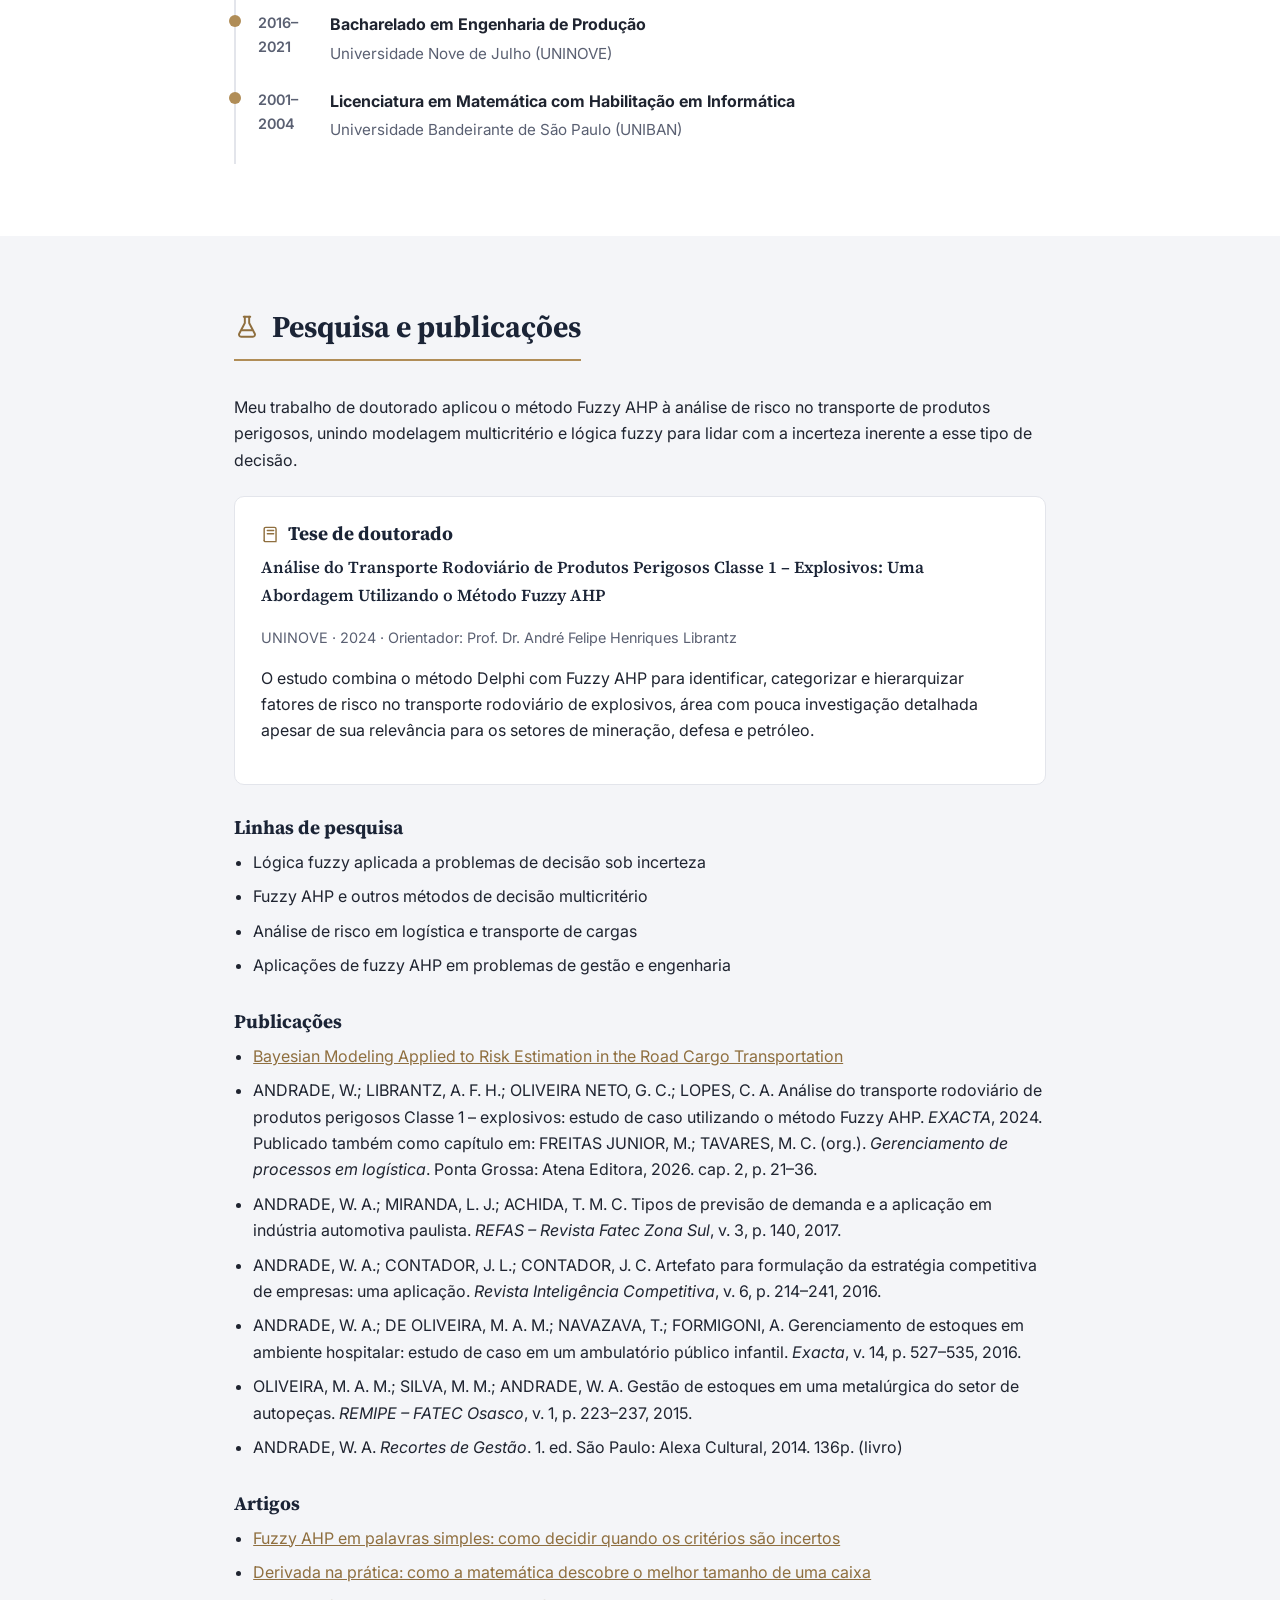
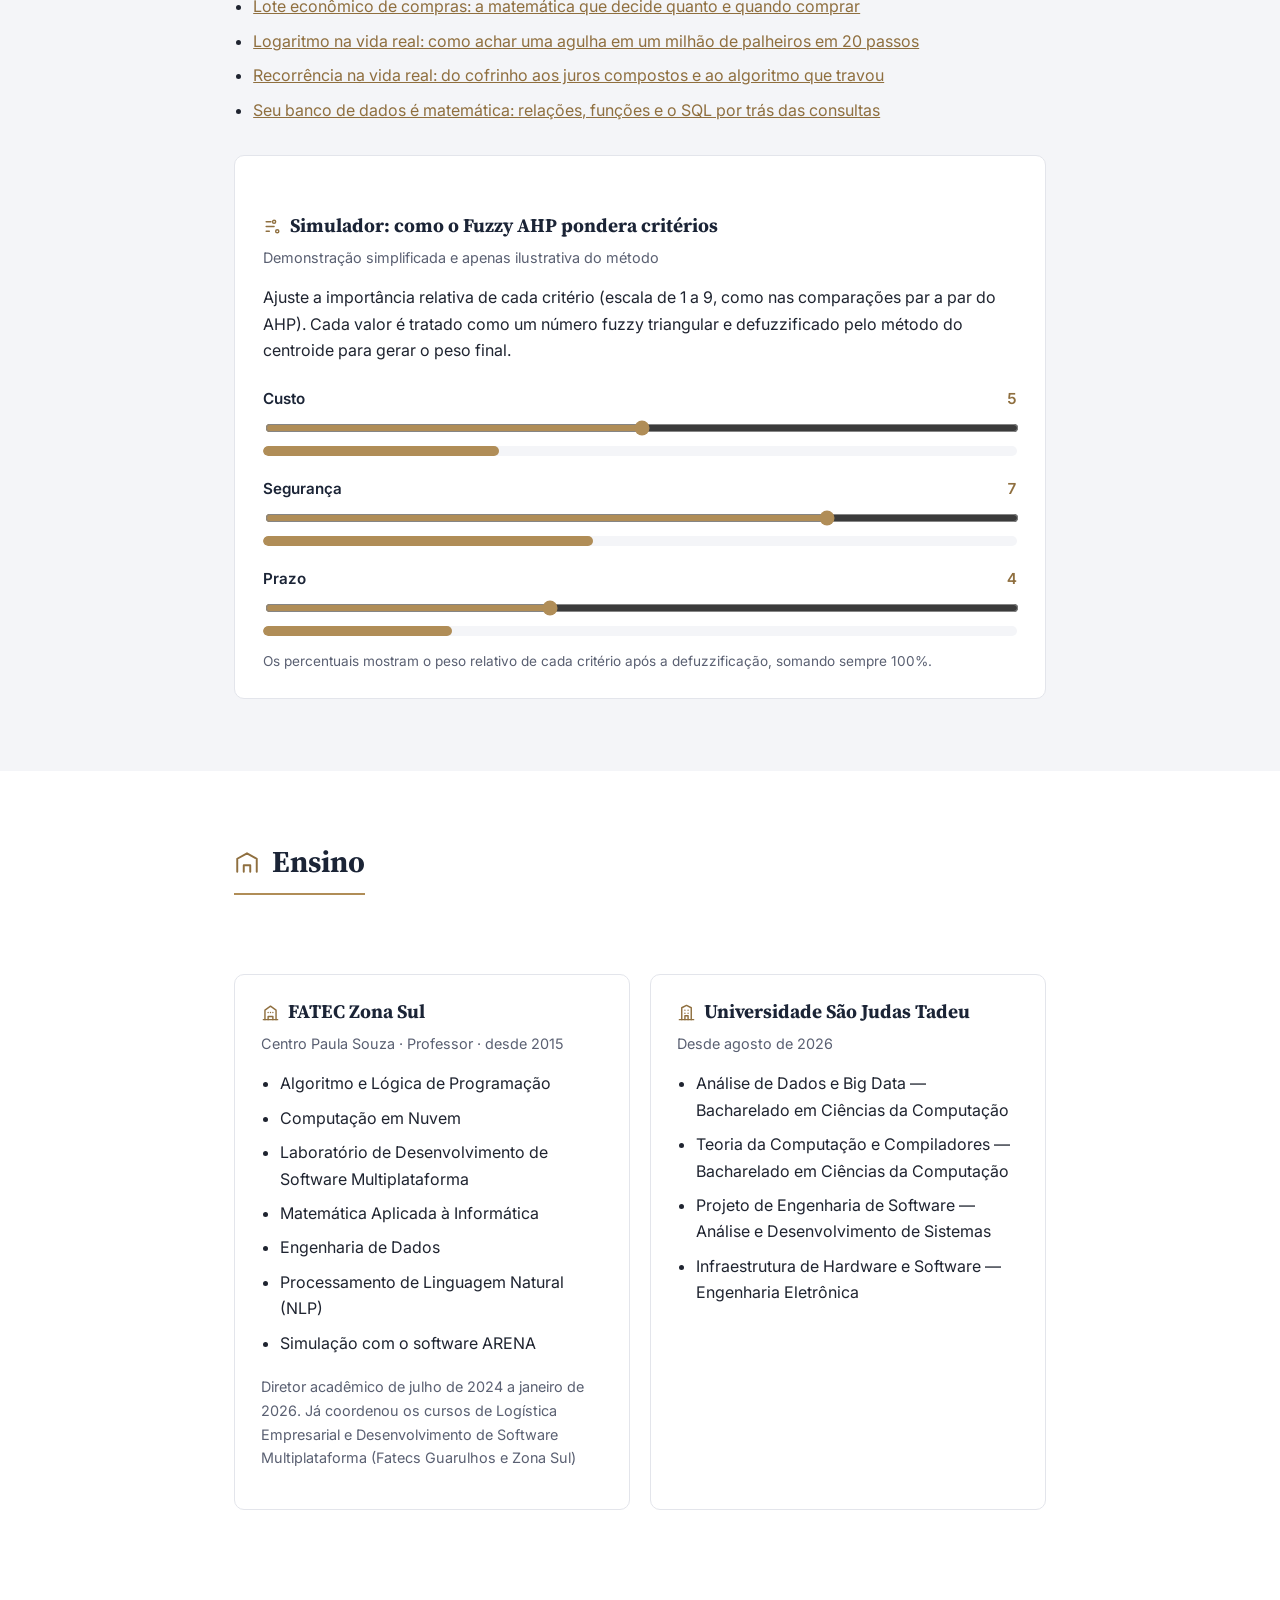
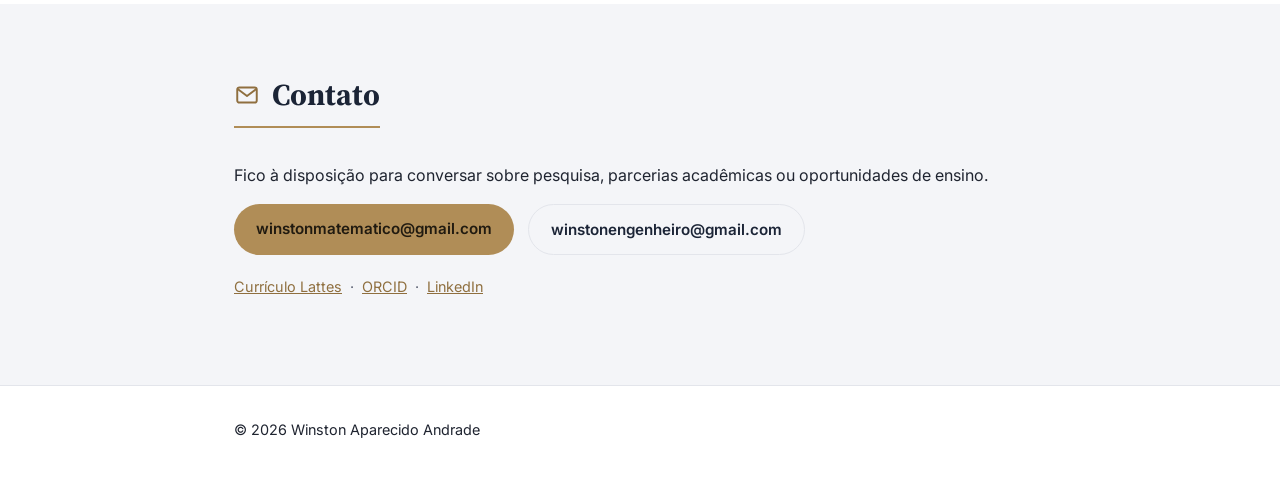
==== commit a9c251cb: "Adiciona três artigos: logaritmo e pesquisa binária, recorrência e juros, banco de dados e matemátic" ====
--- a/index.html
+++ b/index.html
@@ -180,6 +180,9 @@
 <li><a href="artigo-fuzzy-ahp.html">Fuzzy AHP em palavras simples: como decidir quando os critérios são incertos</a></li>
 <li><a href="artigo-derivada-embalagem.html">Derivada na prática: como a matemática descobre o melhor tamanho de uma caixa</a></li>
 <li><a href="artigo-lote-economico.html">Lote econômico de compras: a matemática que decide quanto e quando comprar</a></li>
+<li><a href="artigo-logaritmo-pesquisa-binaria.html">Logaritmo na vida real: como achar uma agulha em um milhão de palheiros em 20 passos</a></li>
+<li><a href="artigo-recorrencia-juros-fibonacci.html">Recorrência na vida real: do cofrinho aos juros compostos e ao algoritmo que travou</a></li>
+<li><a href="artigo-banco-de-dados-matematica.html">Seu banco de dados é matemática: relações, funções e o SQL por trás das consultas</a></li>
 </ul>
 
       <div class="demo-card reveal">
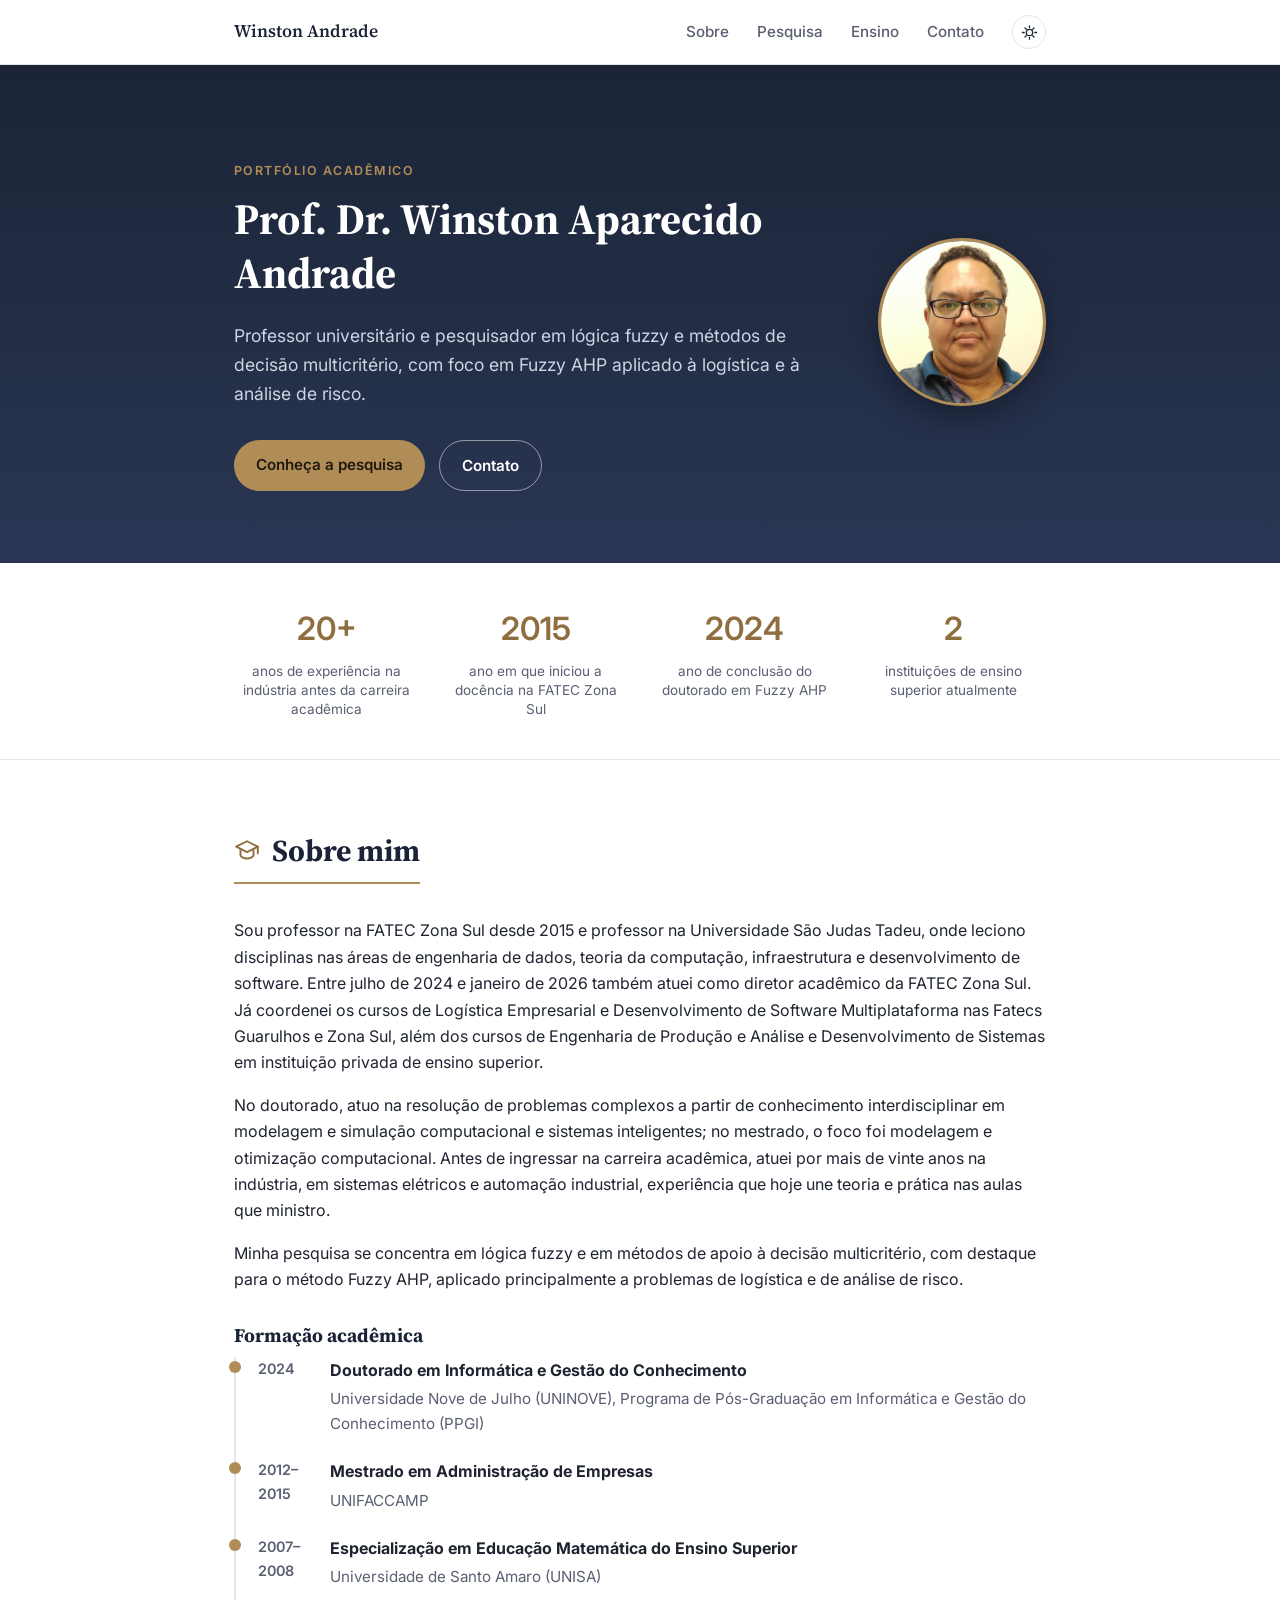
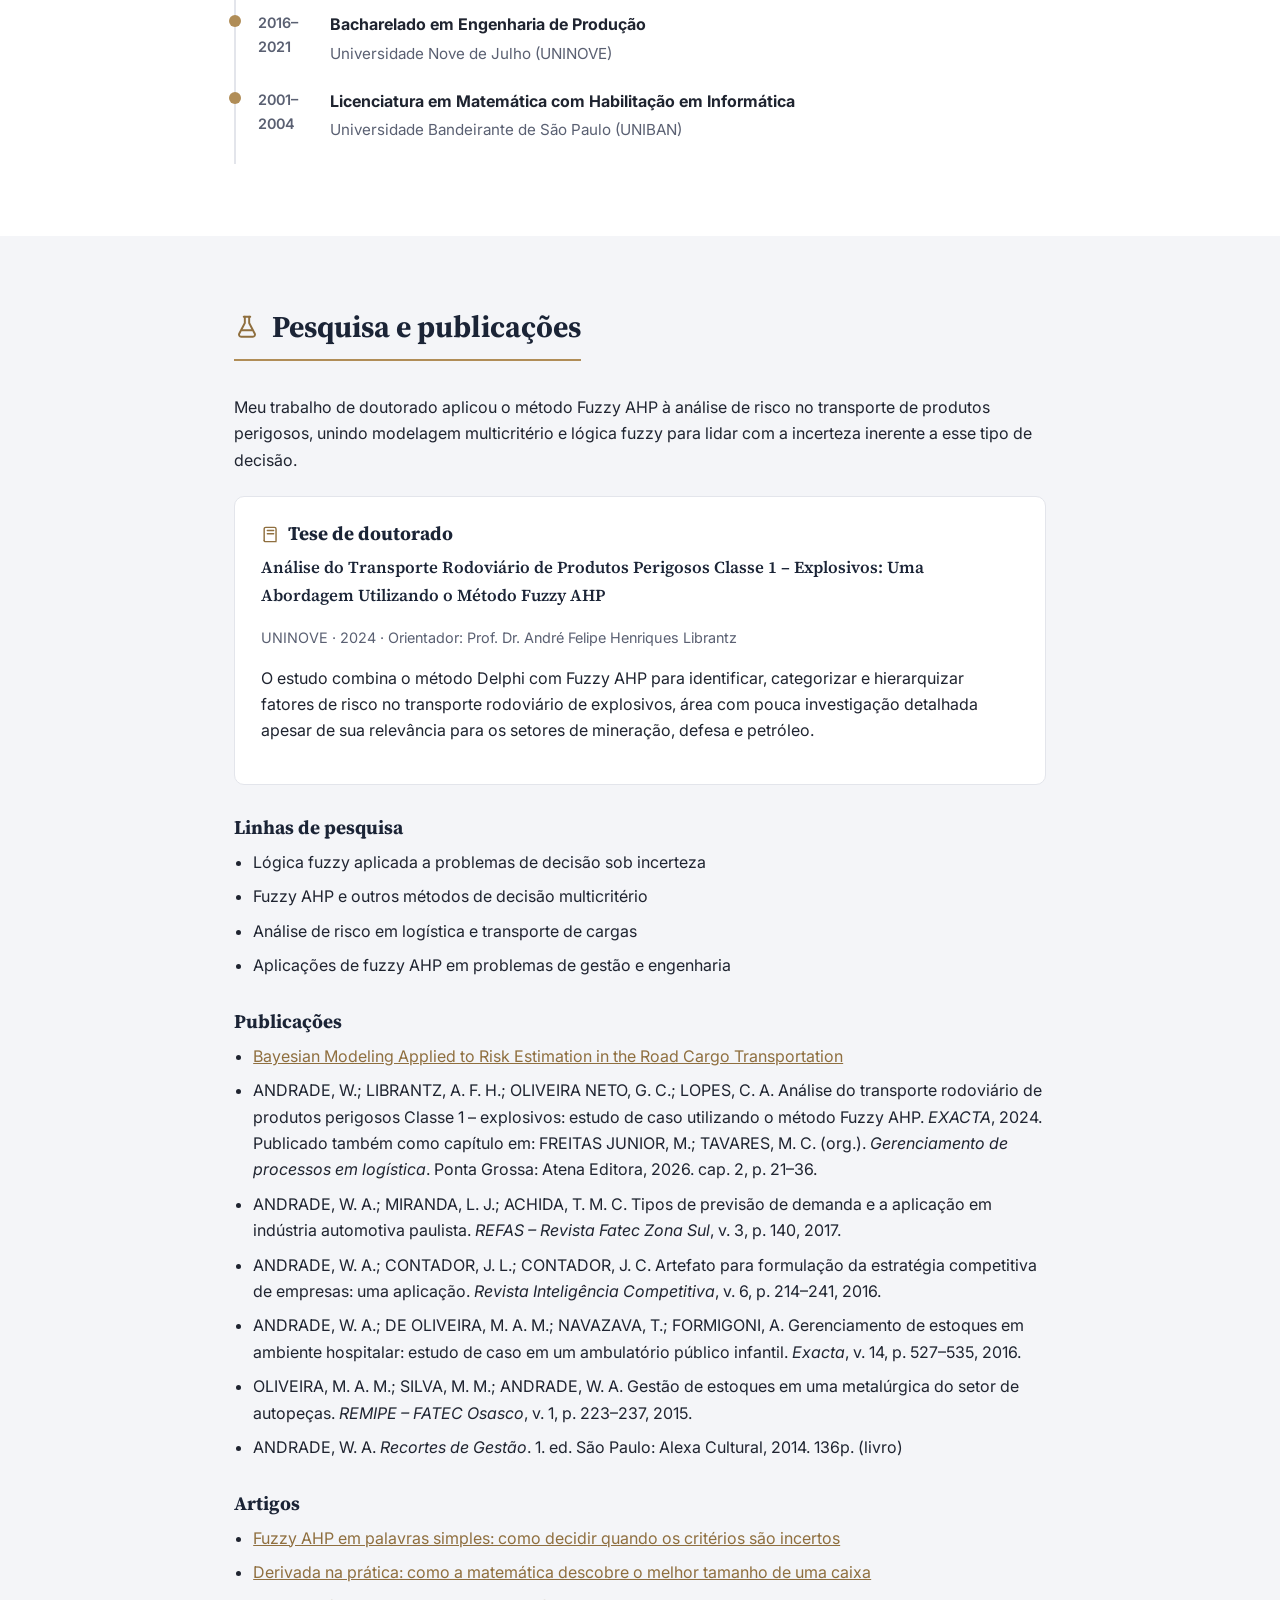
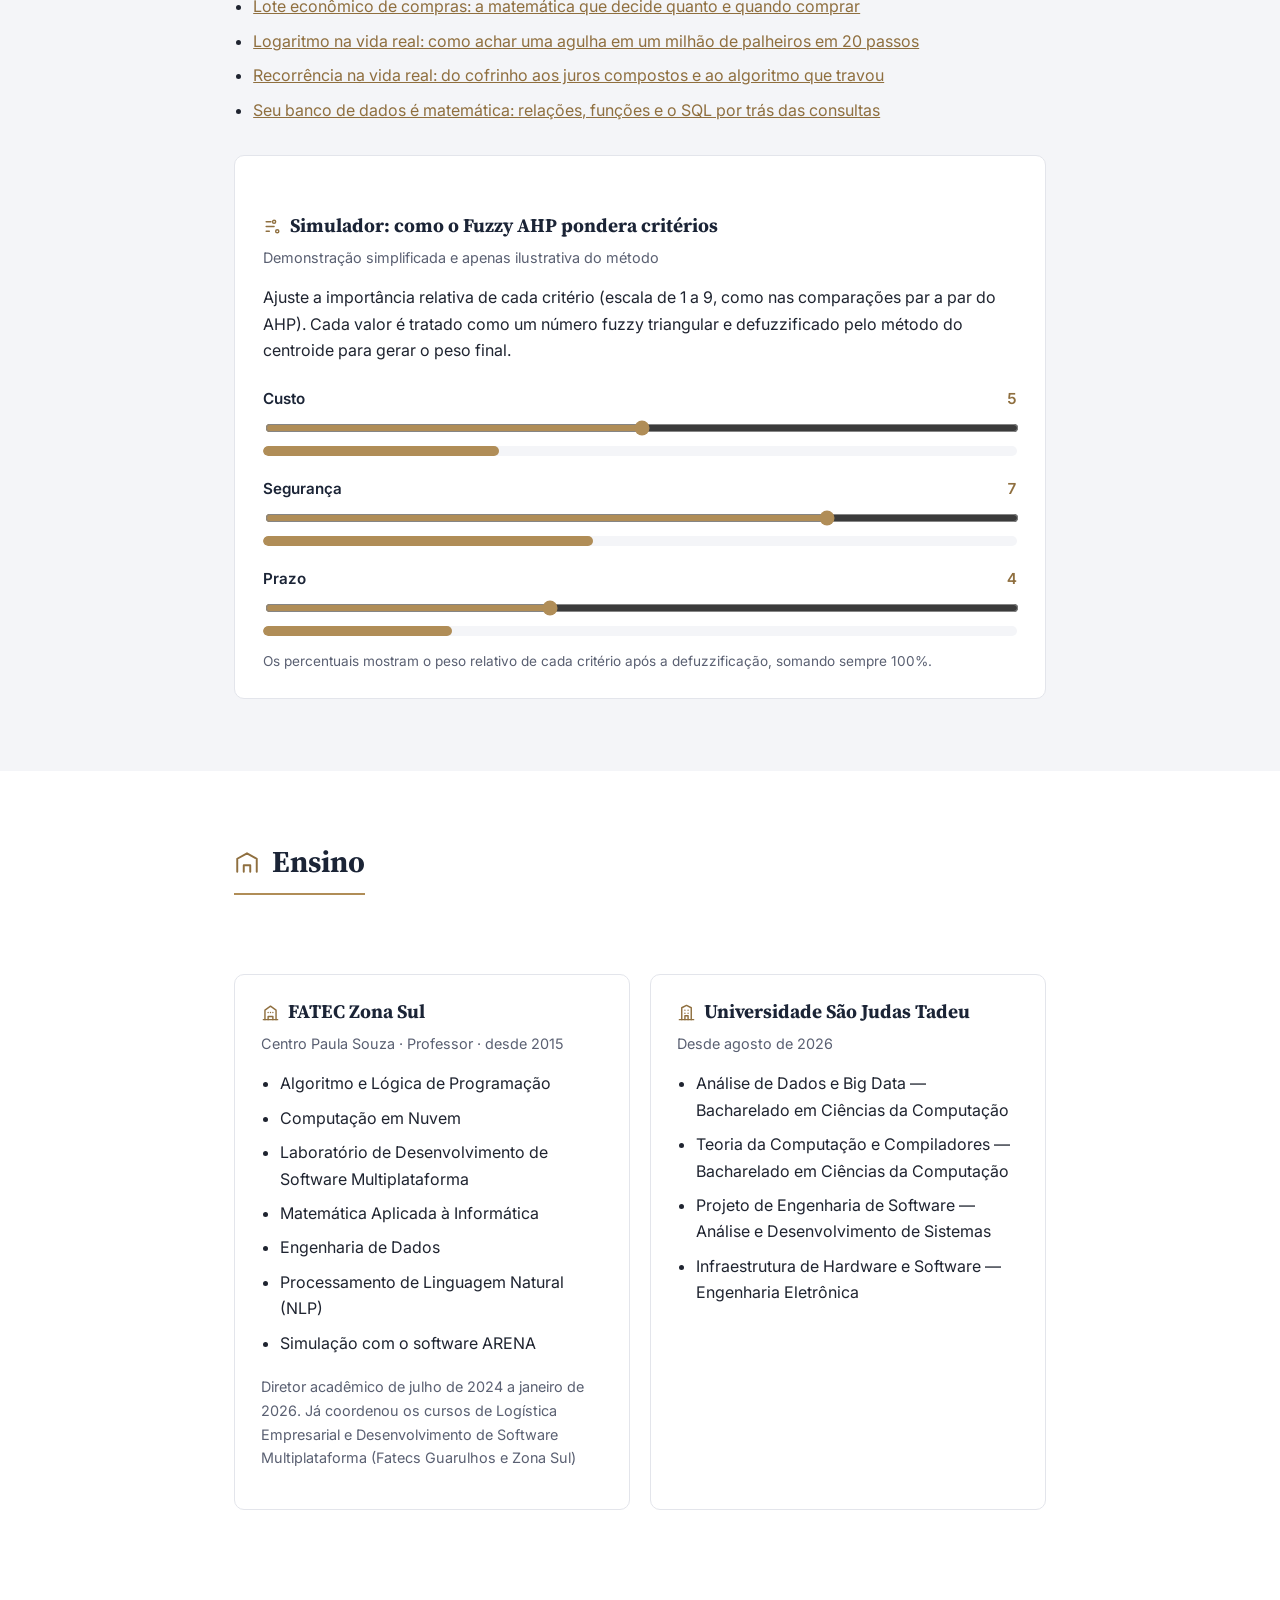
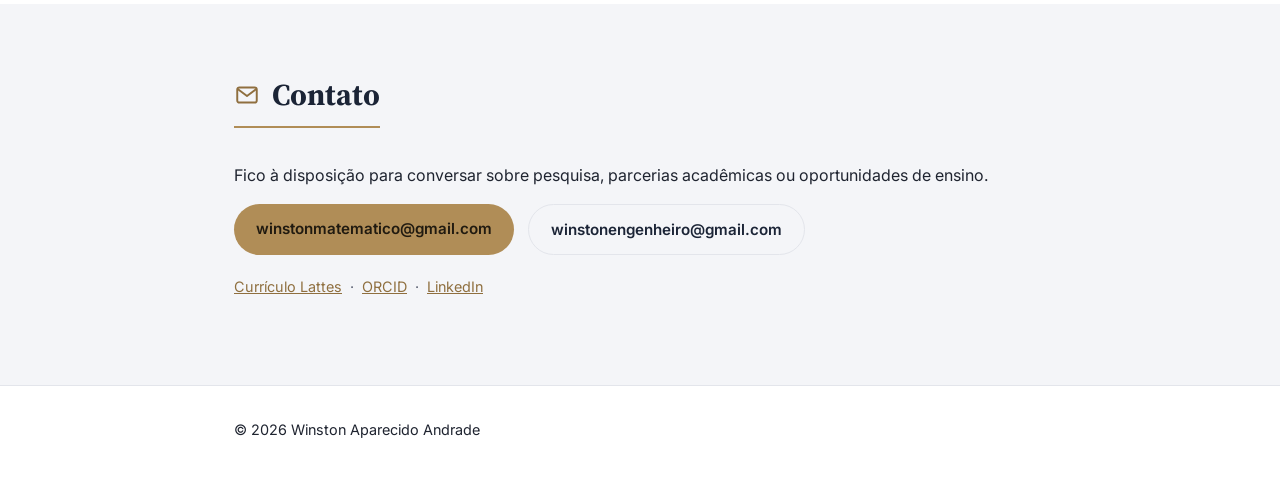
==== commit bcfa845a: "Ajusta cargo no Sobre mim para professor Co-Authored-By: Claude Sonnet 5.5 <noreply@anthropic.com> C" ====
--- a/index.html
+++ b/index.html
@@ -75,7 +75,7 @@
     <div class="wrap">
       <h2><svg class="h-icon" viewBox="0 0 24 24" fill="none" stroke="currentColor" stroke-width="1.8" stroke-linecap="round" stroke-linejoin="round"><path d="M12 3 2 8l10 5 10-5-10-5Z"/><path d="M6 10.5V16c0 1.1 2.7 3 6 3s6-1.9 6-3v-5.5"/><path d="M22 8v6"/></svg> Sobre mim</h2>
       <p class="reveal">
-        Sou professor titular na FATEC Zona Sul desde 2015 e professor na Universidade São Judas Tadeu, onde leciono
+        Sou professor na FATEC Zona Sul desde 2015 e professor na Universidade São Judas Tadeu, onde leciono
         disciplinas nas áreas de engenharia de dados, teoria da computação, infraestrutura e desenvolvimento de
         software. Entre julho de 2024 e janeiro de 2026 também atuei como diretor acadêmico da FATEC Zona Sul.
         Já coordenei os cursos de Logística Empresarial e Desenvolvimento de Software Multiplataforma nas Fatecs
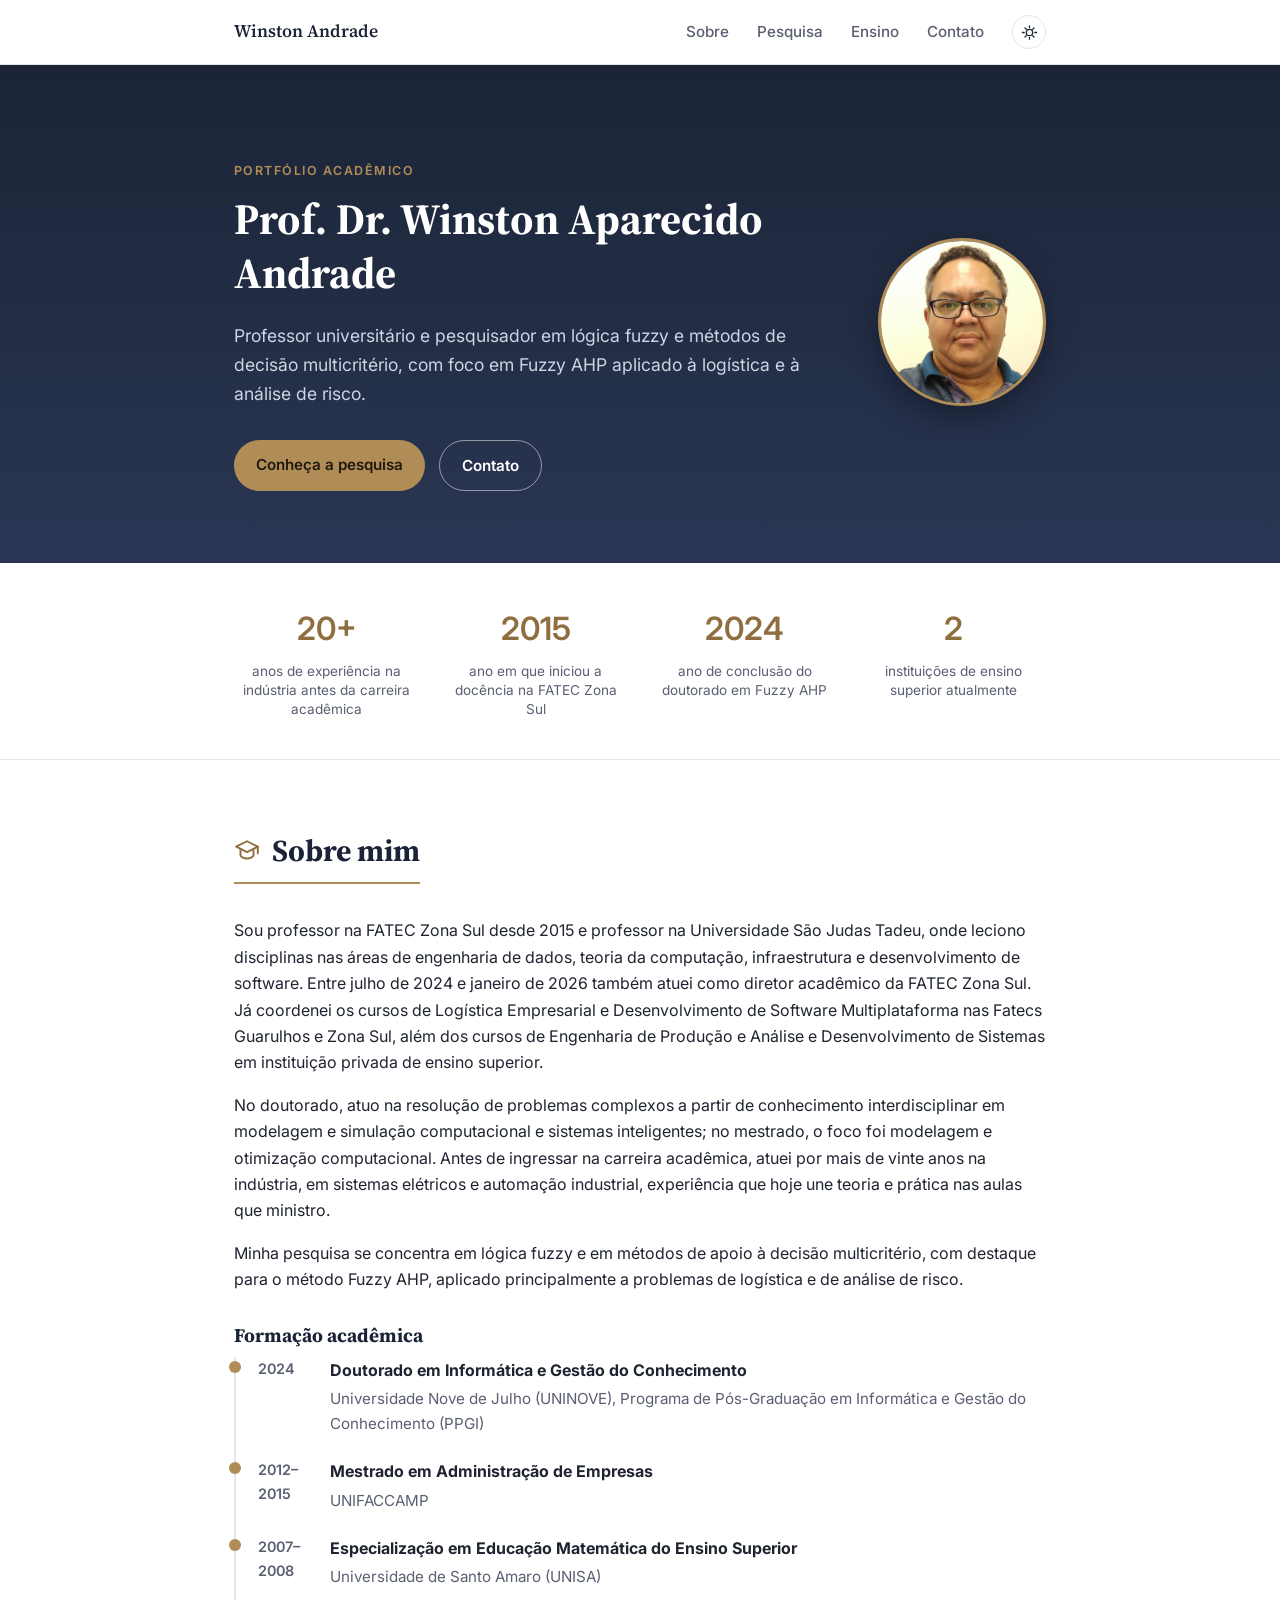
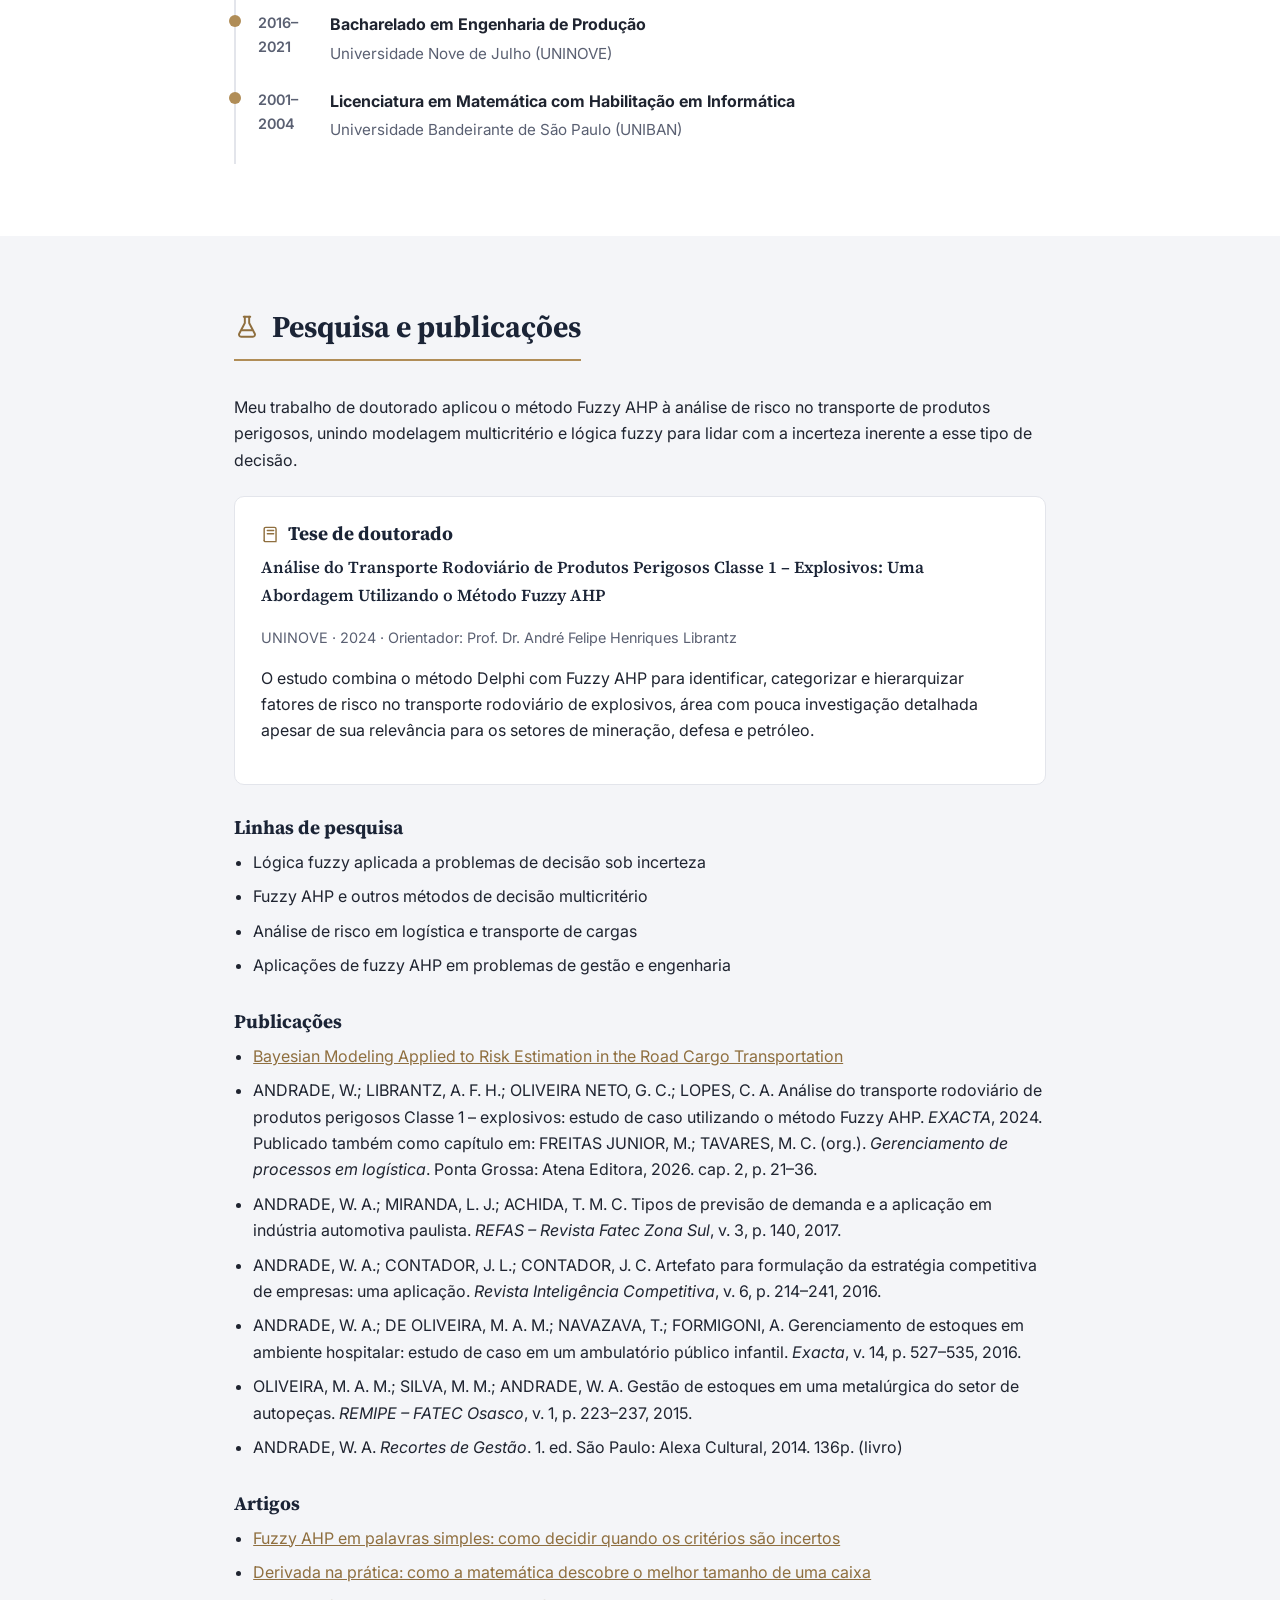
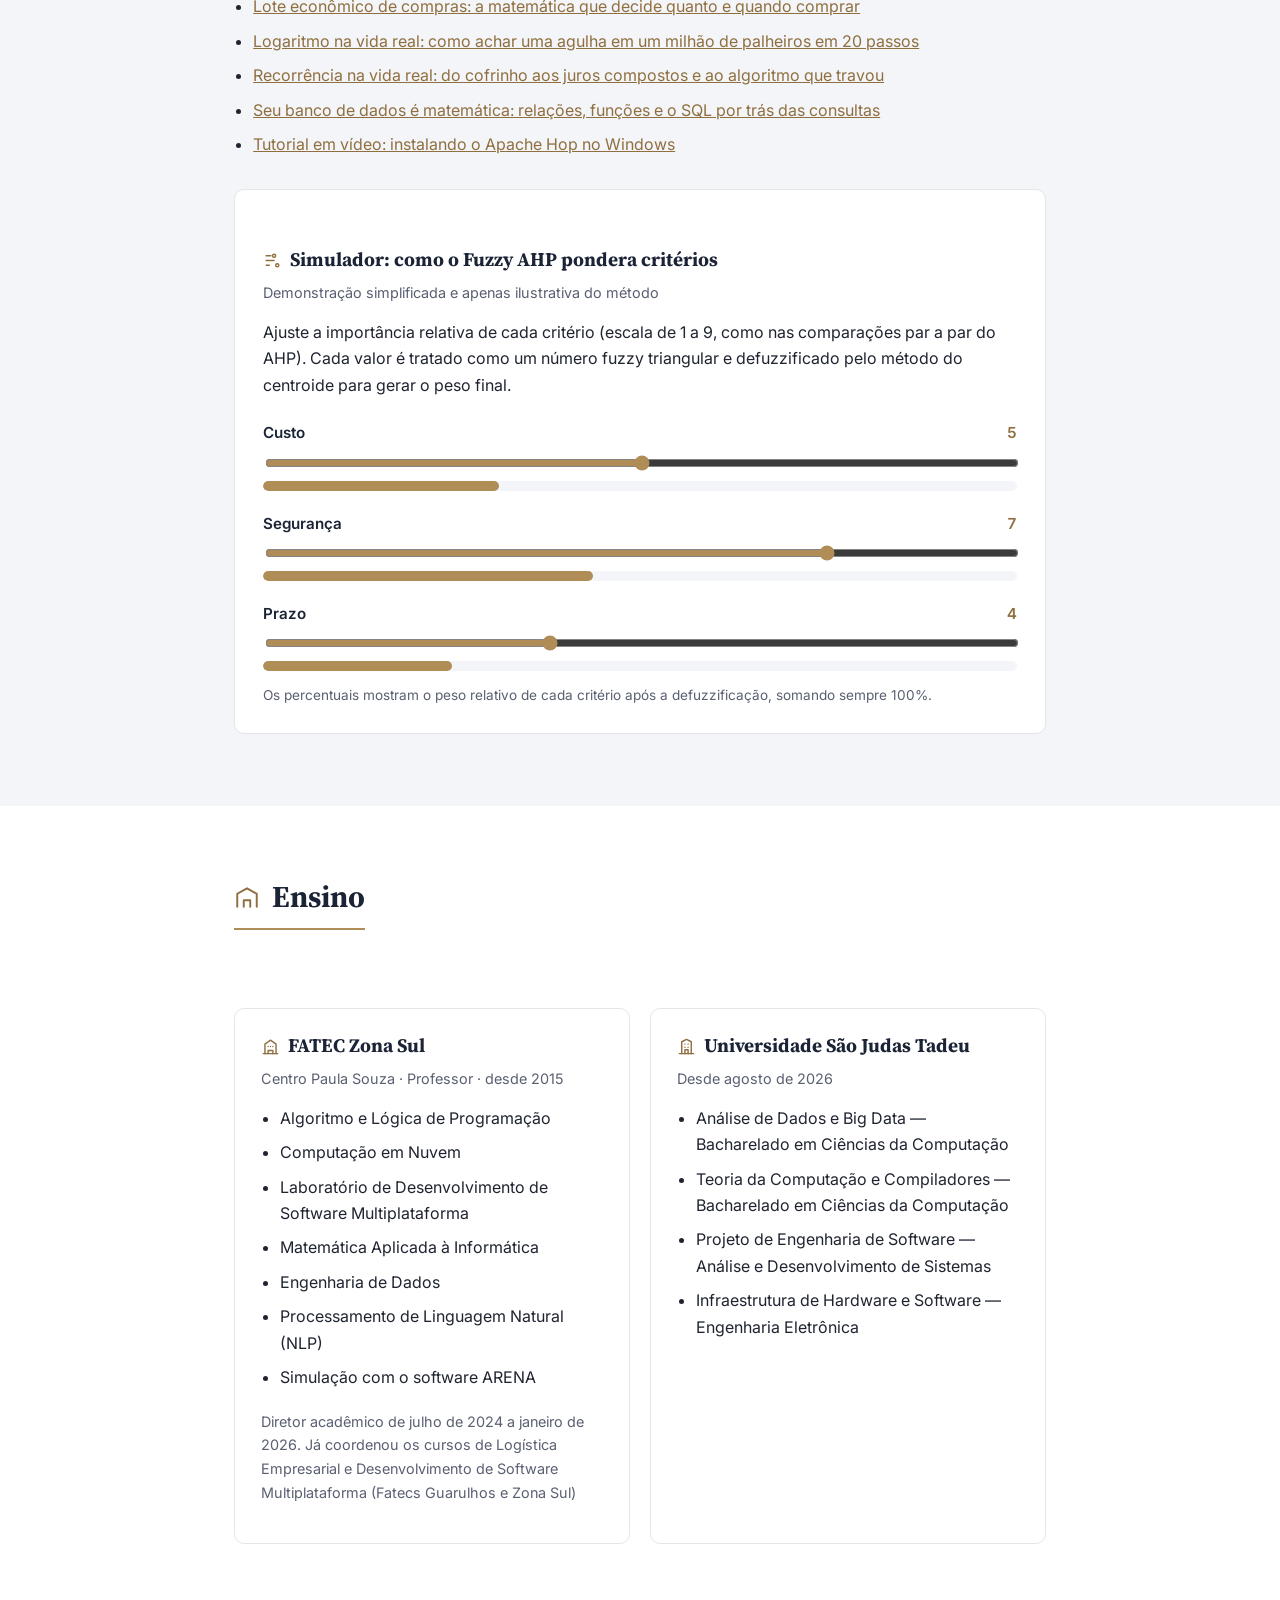
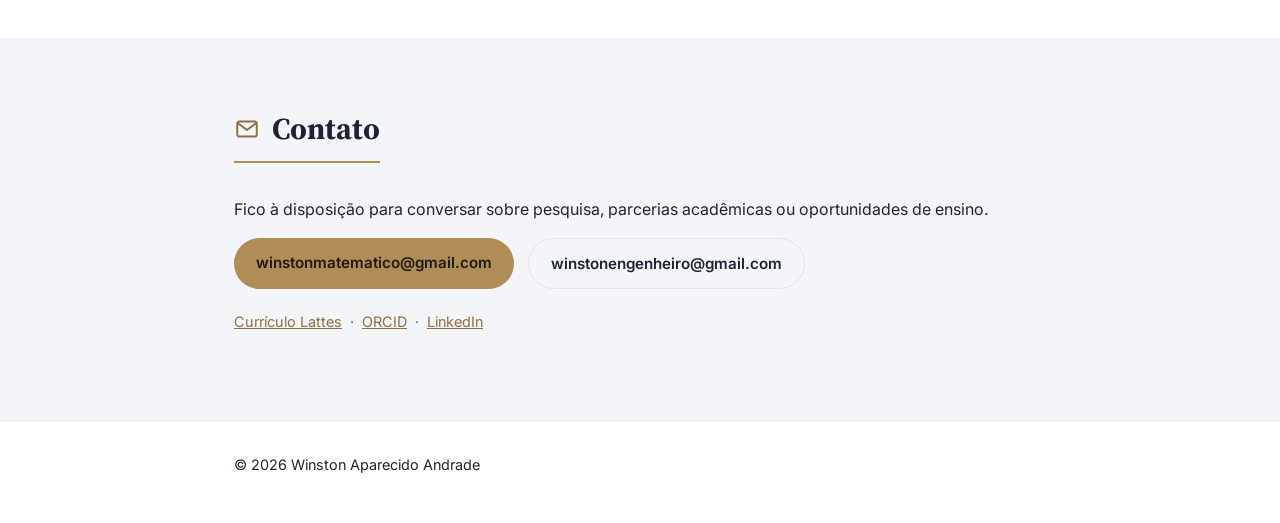
==== commit 06974a81: "Add files via upload" ====
--- a/index.html
+++ b/index.html
@@ -183,6 +183,7 @@
 <li><a href="artigo-logaritmo-pesquisa-binaria.html">Logaritmo na vida real: como achar uma agulha em um milhão de palheiros em 20 passos</a></li>
 <li><a href="artigo-recorrencia-juros-fibonacci.html">Recorrência na vida real: do cofrinho aos juros compostos e ao algoritmo que travou</a></li>
 <li><a href="artigo-banco-de-dados-matematica.html">Seu banco de dados é matemática: relações, funções e o SQL por trás das consultas</a></li>
+<li><a href="tutorial-apache-hop.html">Tutorial em vídeo: instalando o Apache Hop no Windows</a></li>
 </ul>
 
       <div class="demo-card reveal">
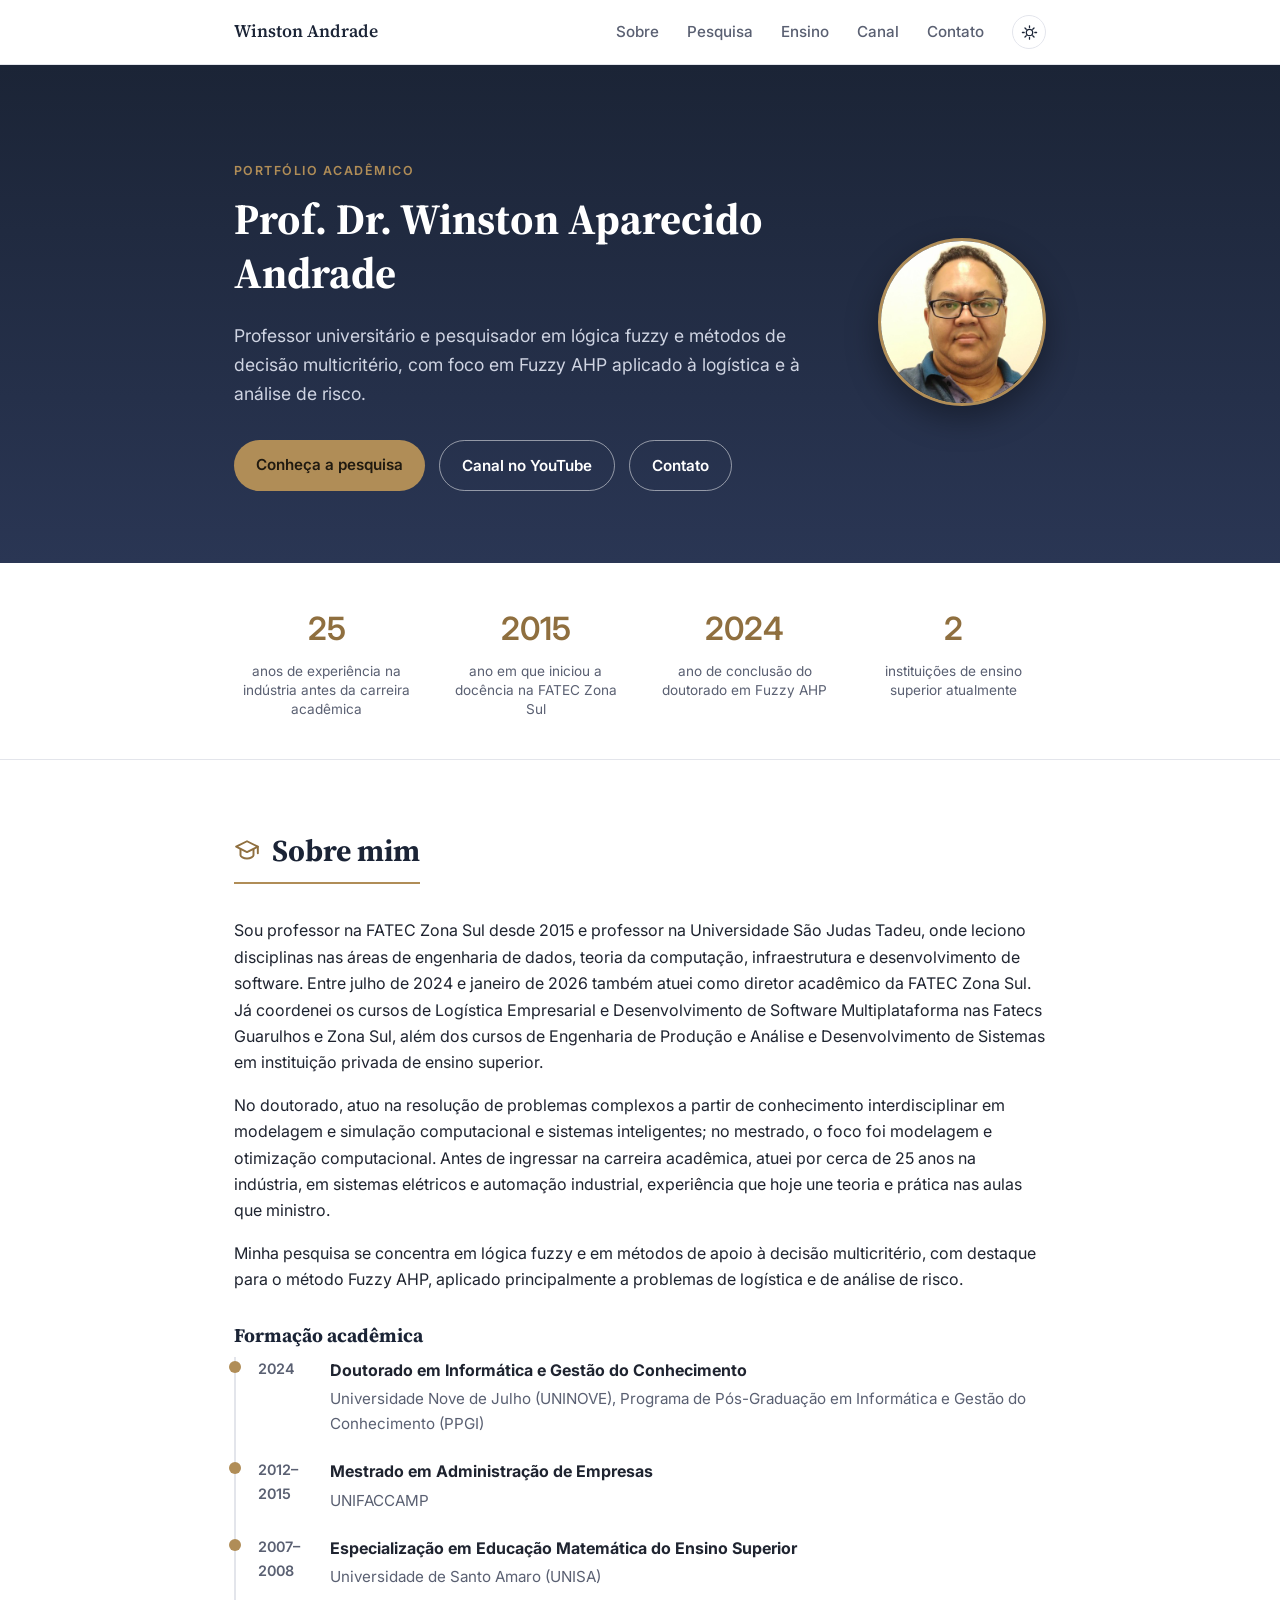
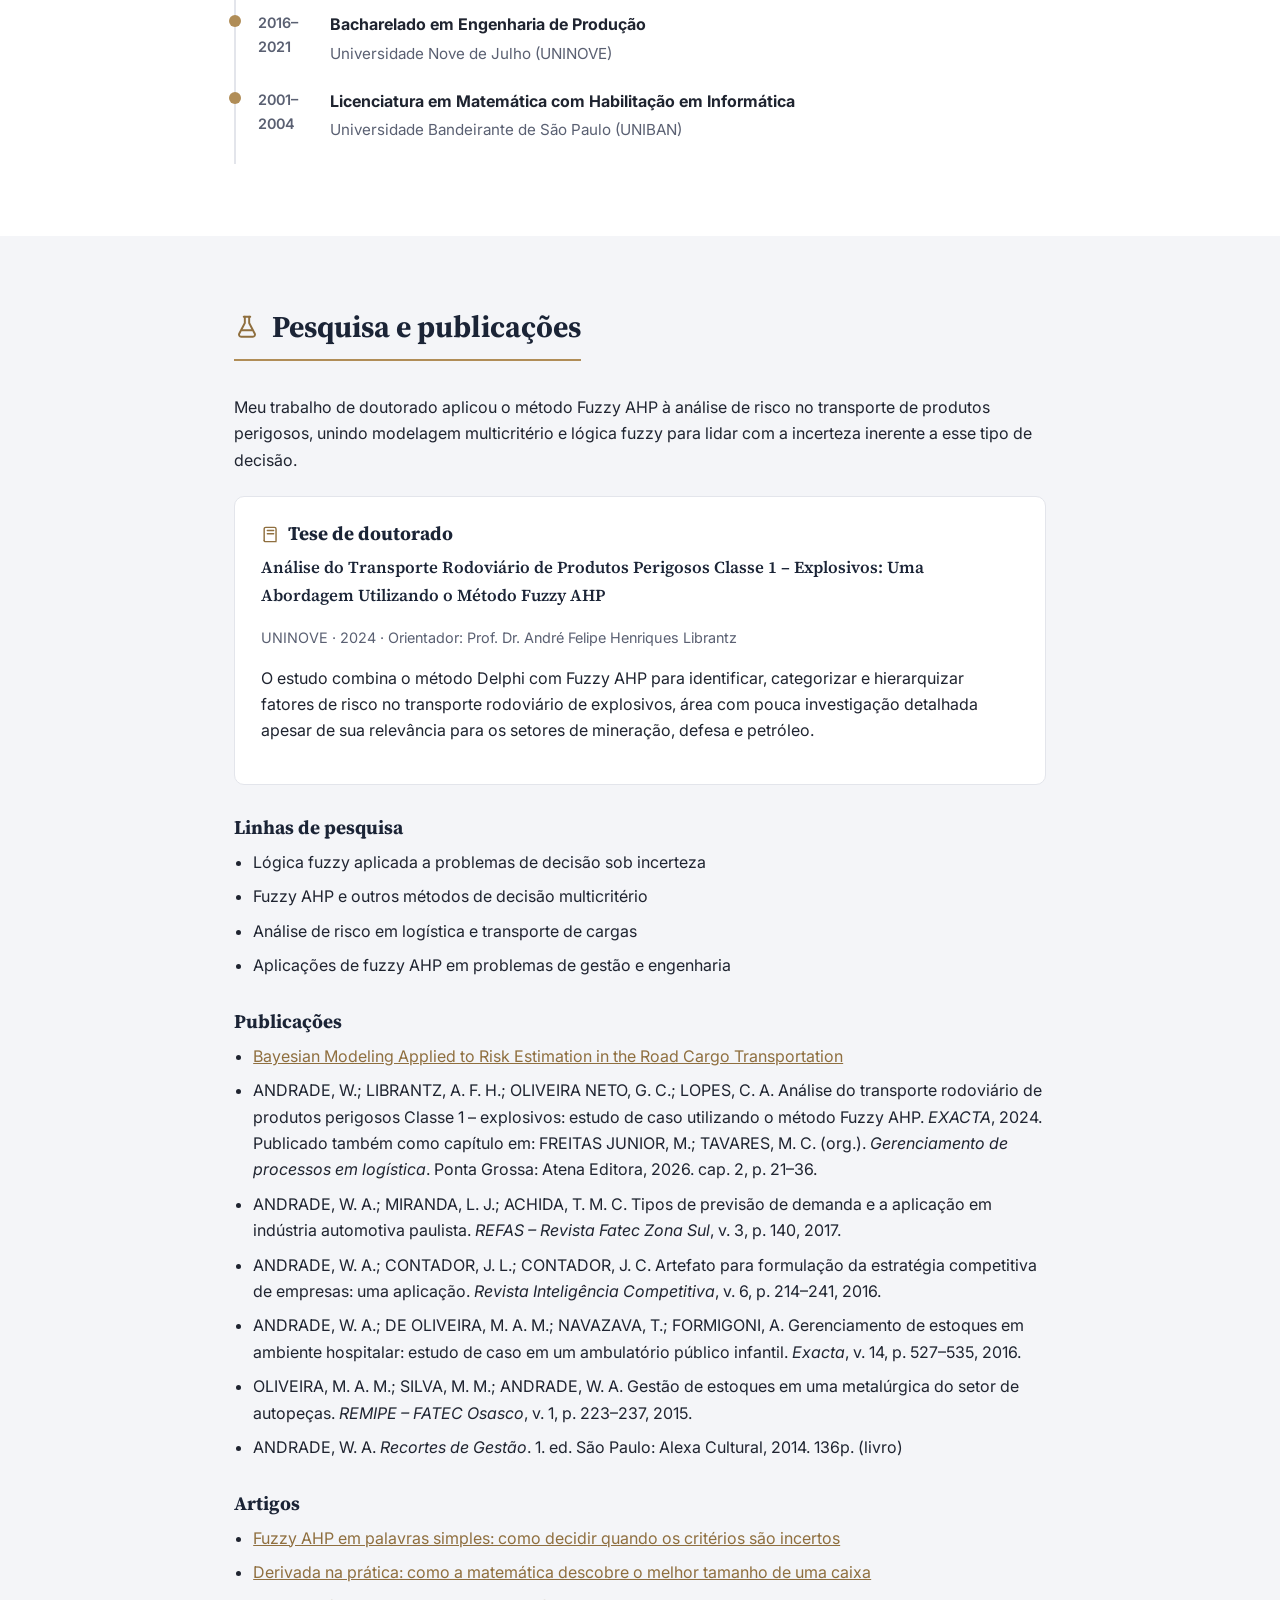
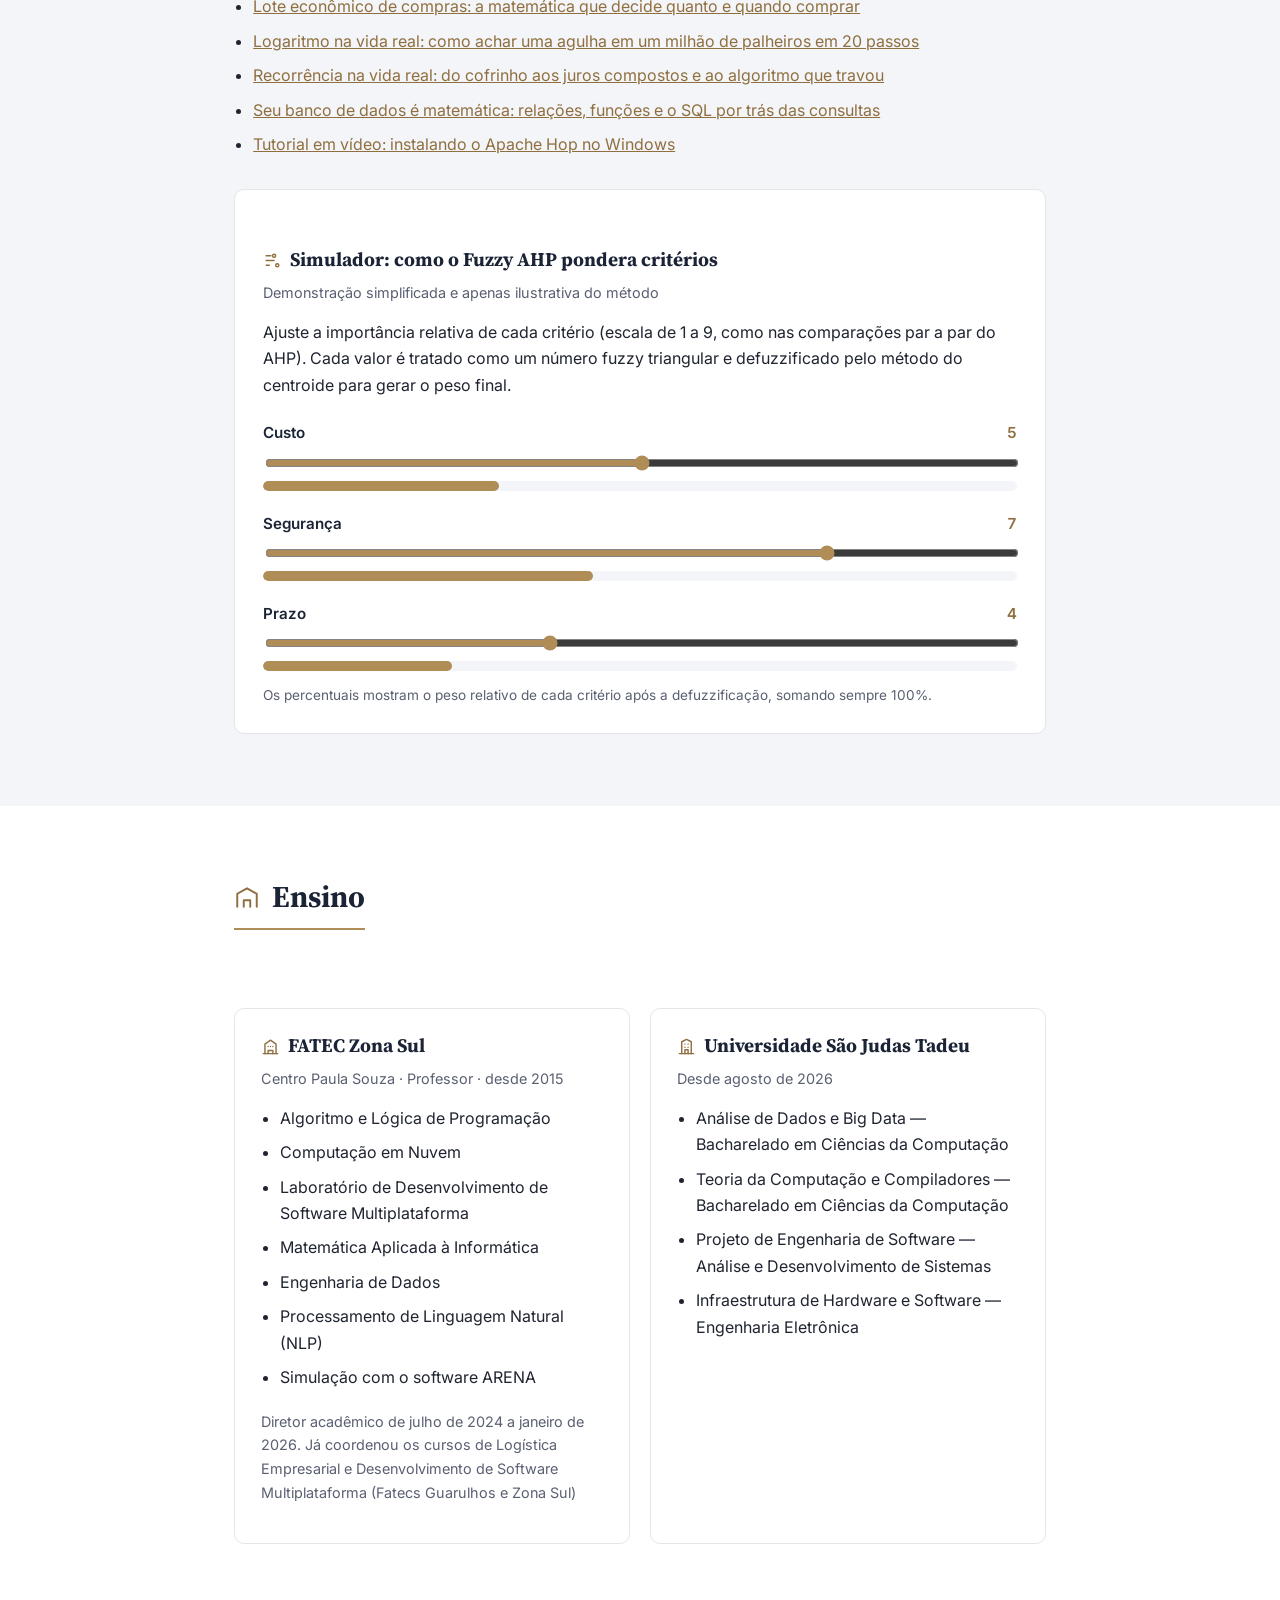
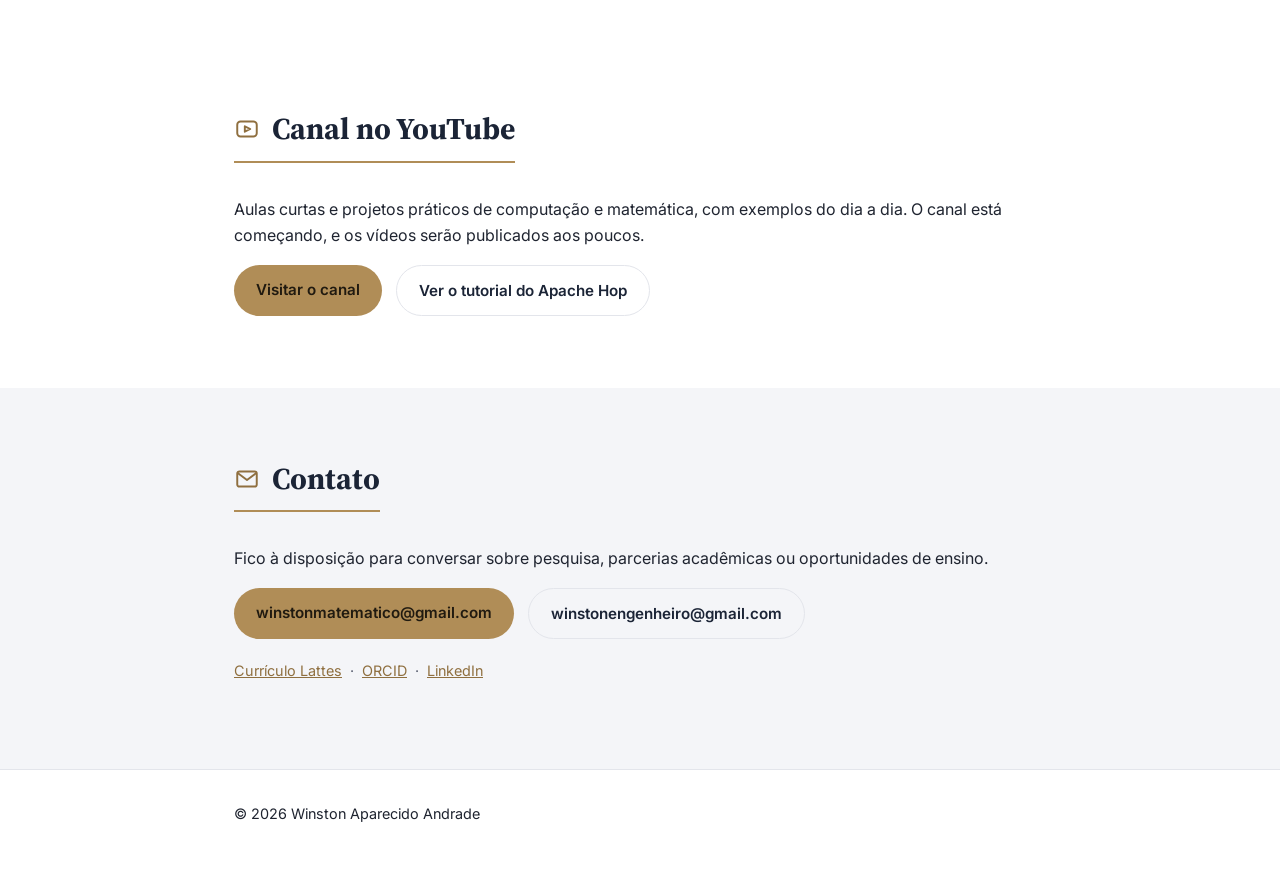
==== commit b323ffbc: "Adiciona seção do canal no YouTube e atualiza experiência para 25 anos Co-Authored-By: Claude Sonnet" ====
--- a/index.html
+++ b/index.html
@@ -22,6 +22,7 @@
       <a href="#sobre">Sobre</a>
       <a href="#pesquisa">Pesquisa</a>
       <a href="#ensino">Ensino</a>
+      <a href="#canal">Canal</a>
       <a href="#contato">Contato</a>
       <button class="theme-toggle" id="themeToggle" aria-label="Alternar tema claro/escuro" title="Alternar tema">
         <svg class="icon-sun" viewBox="0 0 24 24" fill="none" stroke="currentColor" stroke-width="1.8" stroke-linecap="round"><circle cx="12" cy="12" r="4.5"/><path d="M12 2.5v2.5M12 19v2.5M4.5 12H2M22 12h-2.5M5.6 5.6l1.8 1.8M16.6 16.6l1.8 1.8M18.4 5.6l-1.8 1.8M7.4 16.6l-1.8 1.8"/></svg>
@@ -41,6 +42,7 @@
         <p class="hero-sub">Professor universitário e pesquisador em lógica fuzzy e métodos de decisão multicritério, com foco em Fuzzy AHP aplicado à logística e à análise de risco.</p>
         <div class="hero-actions">
           <a href="#pesquisa" class="btn btn-primary">Conheça a pesquisa</a>
+          <a href="#canal" class="btn btn-outline">Canal no YouTube</a>
           <a href="#contato" class="btn btn-outline">Contato</a>
         </div>
       </div>
@@ -53,7 +55,7 @@
   <section class="stats reveal">
     <div class="wrap stats-grid">
       <div class="stat-tile">
-        <span class="stat-value">20+</span>
+        <span class="stat-value">25</span>
         <span class="stat-label">anos de experiência na indústria antes da carreira acadêmica</span>
       </div>
       <div class="stat-tile">
@@ -85,7 +87,7 @@
       <p class="reveal">
         No doutorado, atuo na resolução de problemas complexos a partir de conhecimento interdisciplinar em
         modelagem e simulação computacional e sistemas inteligentes; no mestrado, o foco foi modelagem e otimização
-        computacional. Antes de ingressar na carreira acadêmica, atuei por mais de vinte anos na indústria, em
+        computacional. Antes de ingressar na carreira acadêmica, atuei por cerca de 25 anos na indústria, em
         sistemas elétricos e automação industrial, experiência que hoje une teoria e prática nas aulas que ministro.
       </p>
       <p class="reveal">
@@ -264,6 +266,17 @@
     </div>
   </section>
 
+  <section id="canal" class="section">
+    <div class="wrap">
+      <h2><svg class="h-icon" viewBox="0 0 24 24" fill="none" stroke="currentColor" stroke-width="1.8" stroke-linecap="round" stroke-linejoin="round"><rect x="3" y="5" width="18" height="14" rx="3"/><path d="m10 9.5 5 2.5-5 2.5Z"/></svg> Canal no YouTube</h2>
+      <p class="reveal">Aulas curtas e projetos práticos de computação e matemática, com exemplos do dia a dia. O canal está começando, e os vídeos serão publicados aos poucos.</p>
+      <div class="reveal" style="display:flex; gap:14px; flex-wrap:wrap;">
+        <a class="btn btn-primary" href="https://www.youtube.com/@ProfWinstonAndrade" target="_blank" rel="noopener">Visitar o canal</a>
+        <a class="btn btn-outline" style="color:var(--heading); border-color:var(--line);" href="tutorial-apache-hop.html">Ver o tutorial do Apache Hop</a>
+      </div>
+    </div>
+  </section>
+
   <section id="contato" class="section section-alt">
     <div class="wrap">
       <h2><svg class="h-icon" viewBox="0 0 24 24" fill="none" stroke="currentColor" stroke-width="1.8" stroke-linecap="round" stroke-linejoin="round"><rect x="3" y="5" width="18" height="14" rx="2"/><path d="m4 7 8 6 8-6"/></svg> Contato</h2>
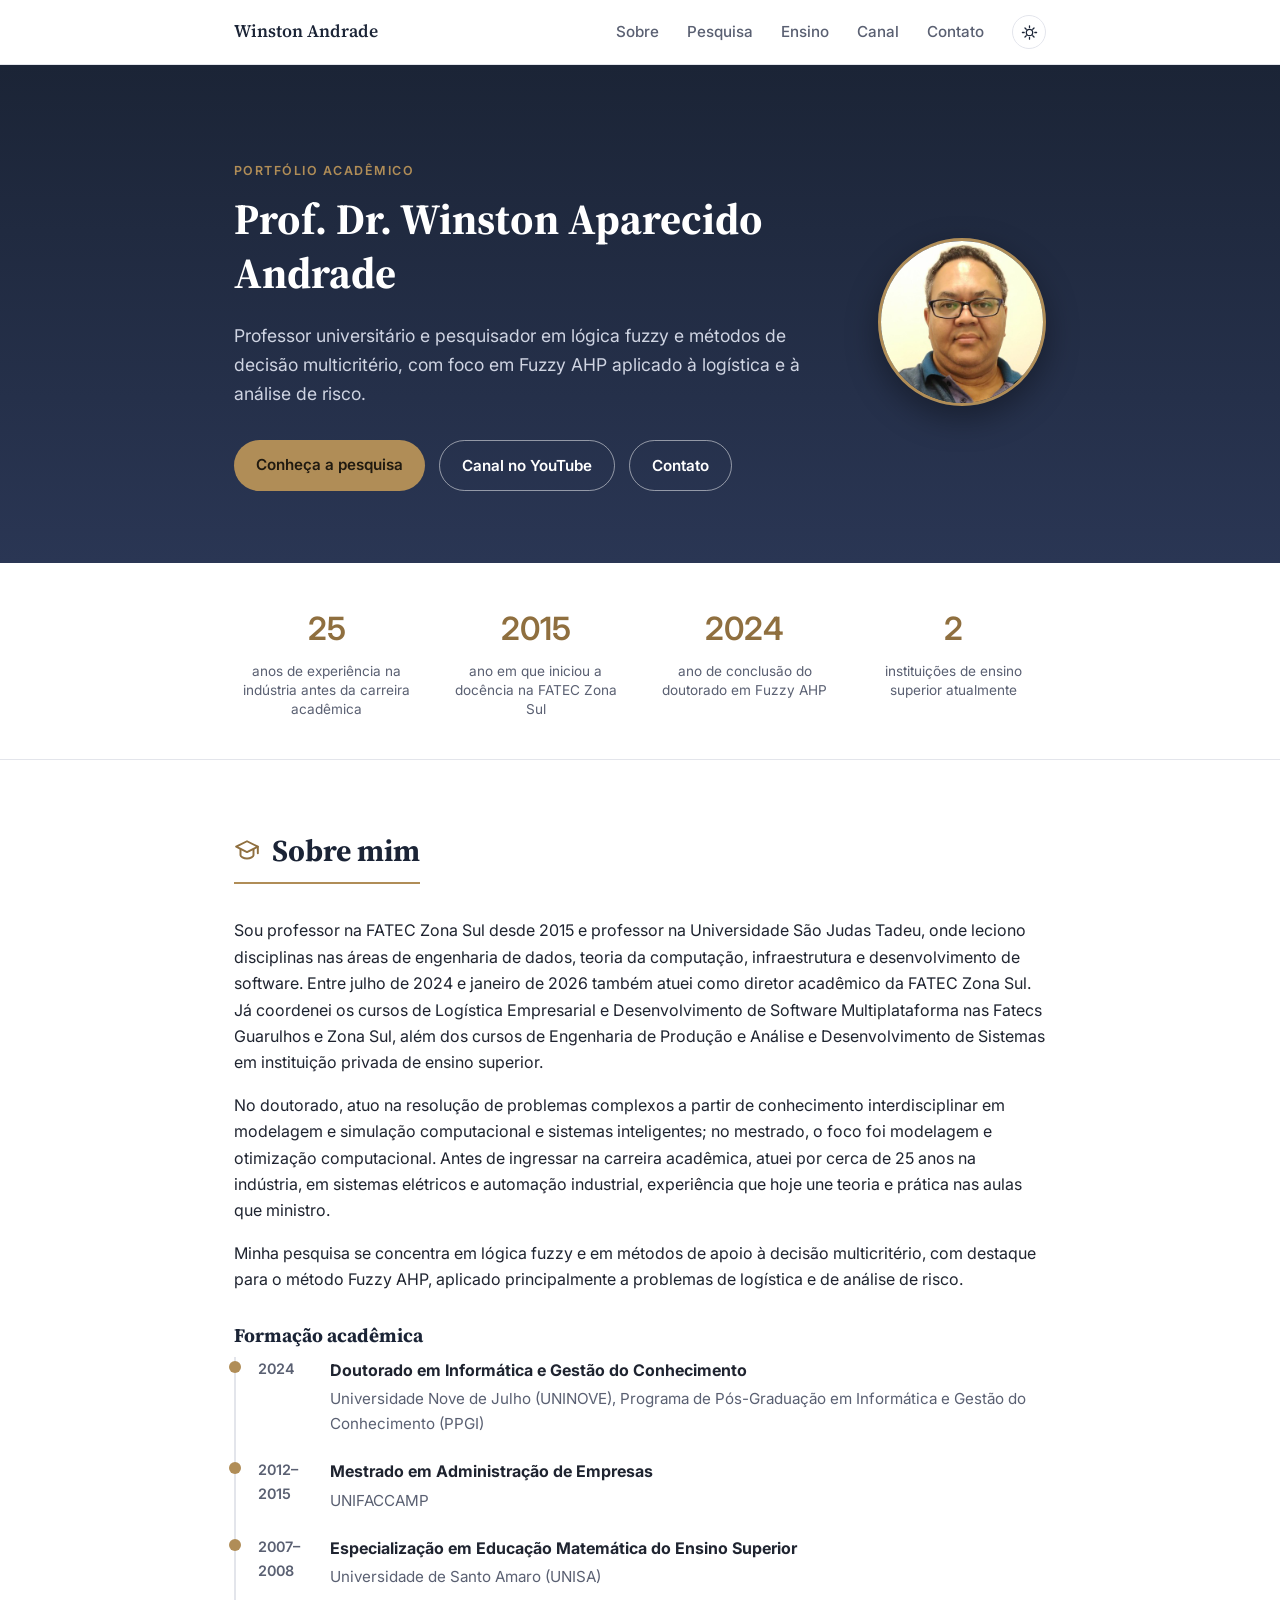
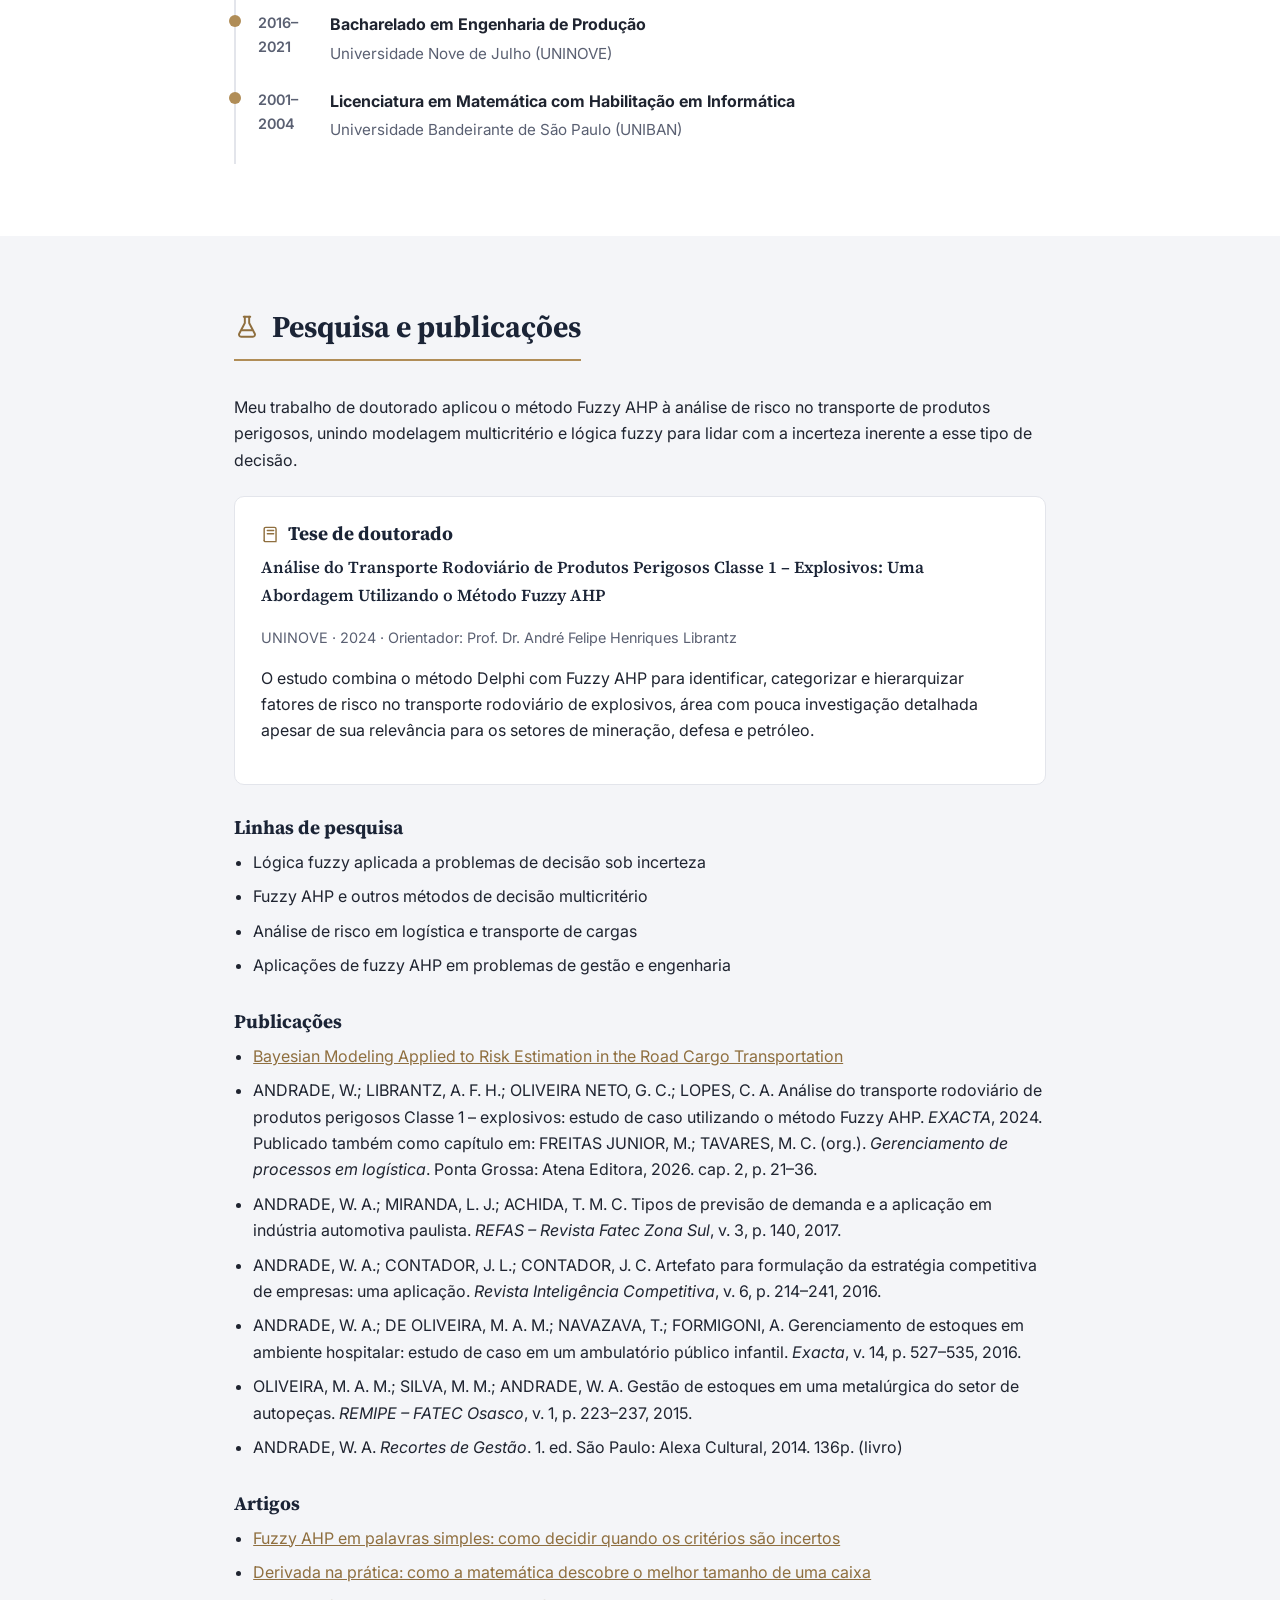
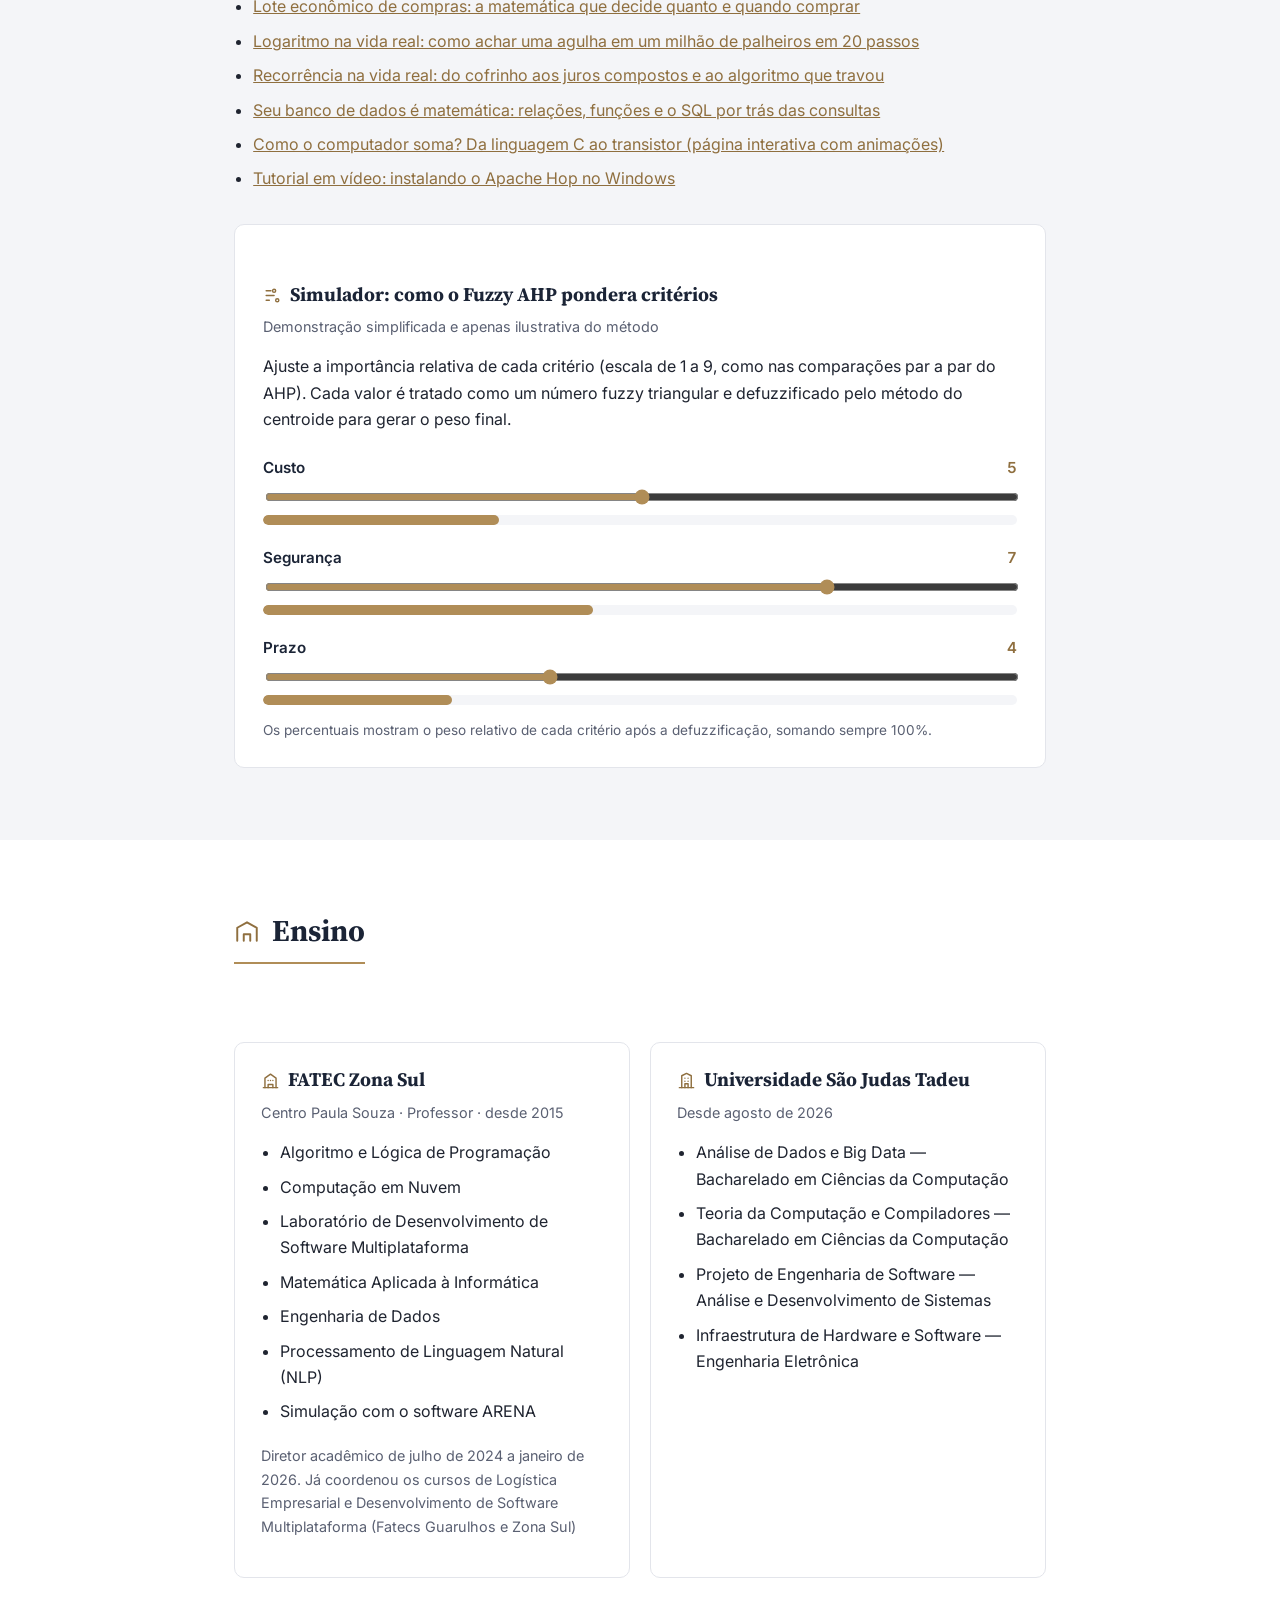
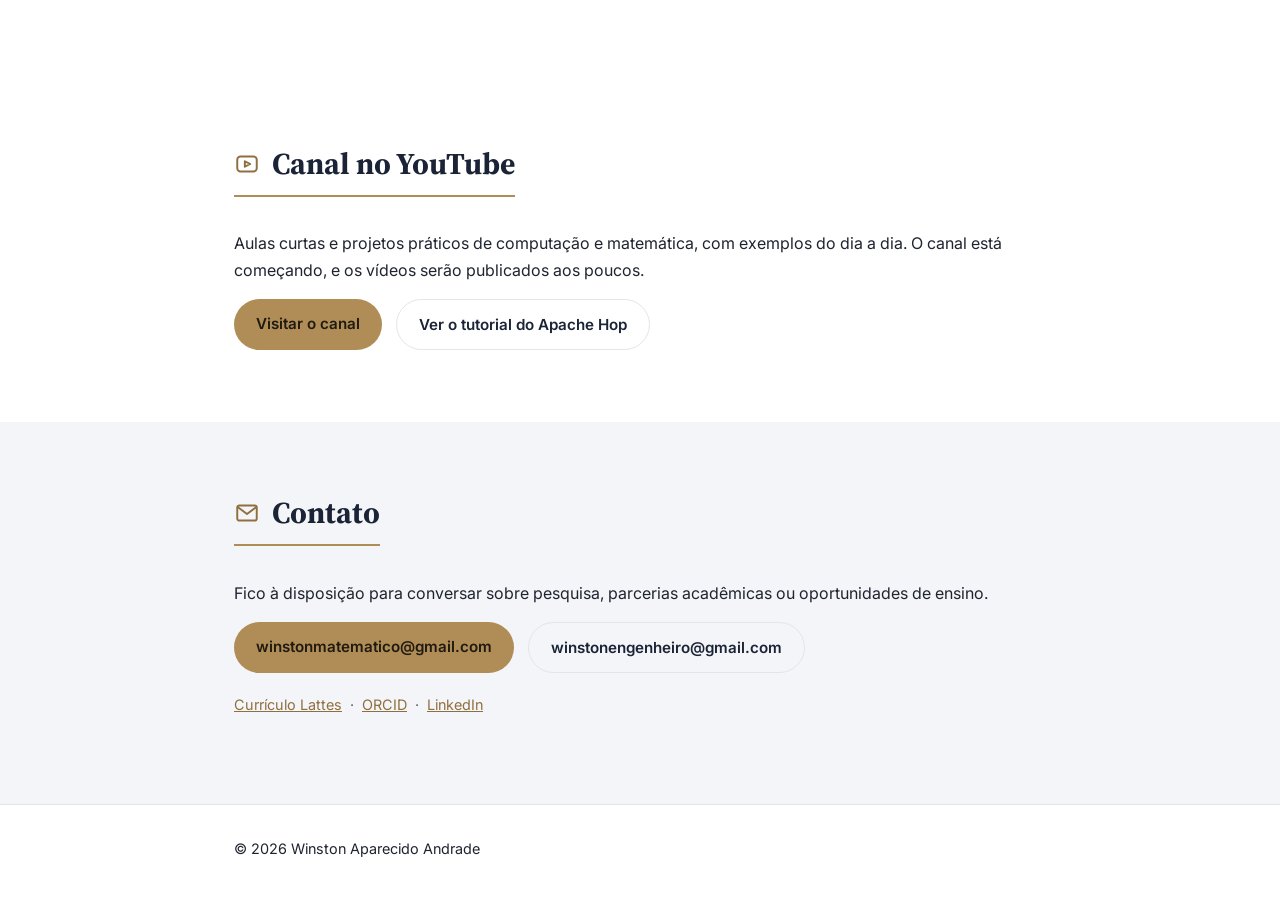
==== commit bb6c5fac: "Adiciona página interativa 'Como o computador soma' e link na seção Artigos Co-Authored-By: Claude S" ====
--- a/index.html
+++ b/index.html
@@ -185,6 +185,7 @@
 <li><a href="artigo-logaritmo-pesquisa-binaria.html">Logaritmo na vida real: como achar uma agulha em um milhão de palheiros em 20 passos</a></li>
 <li><a href="artigo-recorrencia-juros-fibonacci.html">Recorrência na vida real: do cofrinho aos juros compostos e ao algoritmo que travou</a></li>
 <li><a href="artigo-banco-de-dados-matematica.html">Seu banco de dados é matemática: relações, funções e o SQL por trás das consultas</a></li>
+<li><a href="como-o-computador-soma.html">Como o computador soma? Da linguagem C ao transistor (página interativa com animações)</a></li>
 <li><a href="tutorial-apache-hop.html">Tutorial em vídeo: instalando o Apache Hop no Windows</a></li>
 </ul>
 
